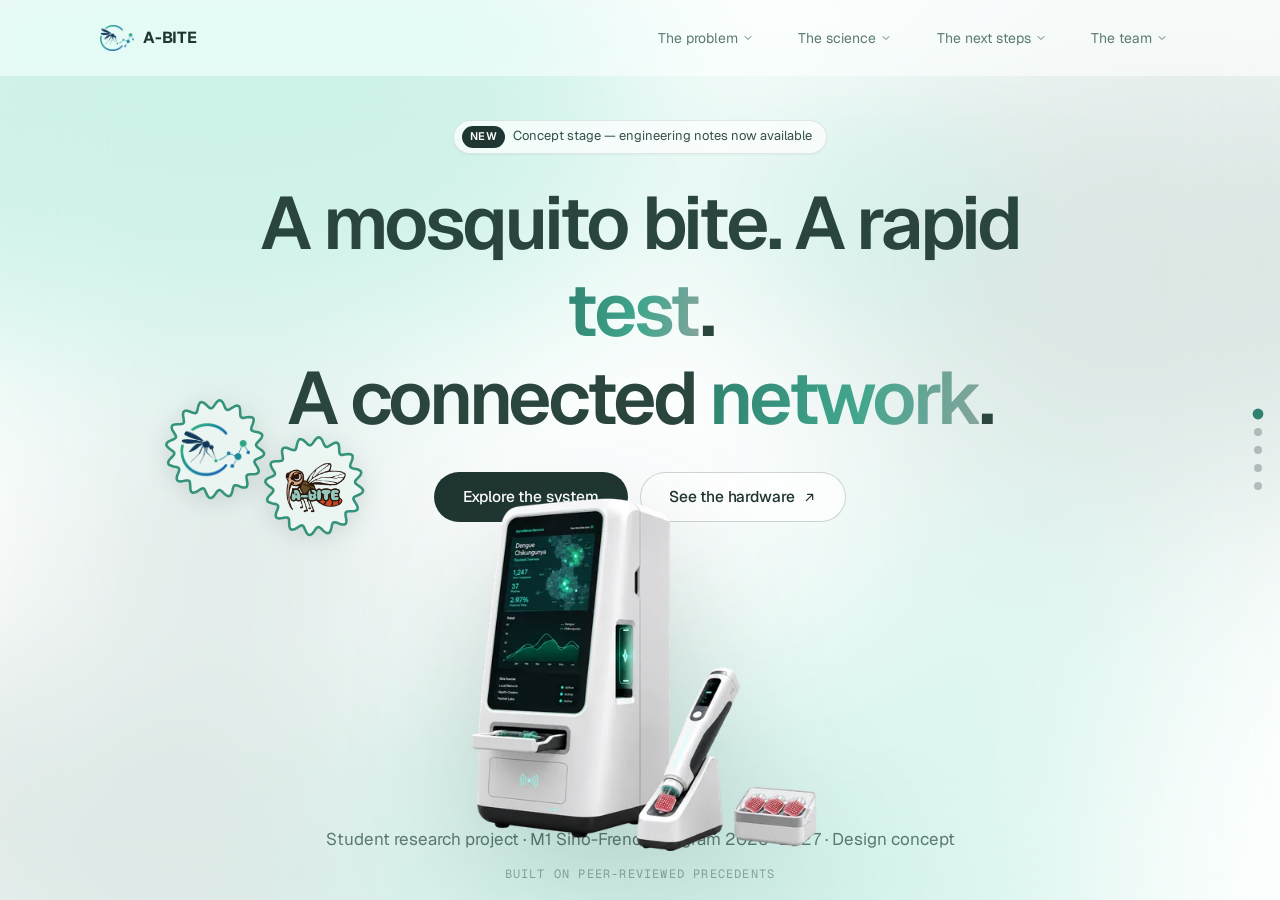
==== index.html @ beeee96d "fix: serve homepage from repository root for GitHub Pages Move docs/index.html to the repo root and " ====
<!DOCTYPE html>
<html lang="en">
<head>
  <!-- 字符编码：UTF-8，保证英文撇号、µ、°、✓ 等特殊字符正常显示 -->
  <meta charset="UTF-8">
  <!-- 视口设置：宽度跟随设备、初始缩放 100%，移动端适配必备 -->
  <meta name="viewport" content="width=device-width, initial-scale=1.0, viewport-fit=cover">
  <!-- 浏览器标签页标题 -->
  <title>A-BITE — Testing, turned into surveillance</title>
  <!-- SEO / 社交分享用的页面摘要描述 -->
  <meta name="description" content="A-BITE is a connected diagnostics concept: painless microneedle sampling, a single-use RT-LAMP cartridge, and a reusable reader that turns every test into an epidemiological signal.">

  <!-- 网站图标（favicon），SVG 矢量格式 -->
  <link rel="icon" type="image/svg+xml" href="Assets/icons/favicon.svg">

  <!-- Geist Sans + Geist Mono（Vercel 出品的字体家族）
       preconnect 提前与 Google Fonts 的域名建立连接，加快字体加载 -->
  <link rel="preconnect" href="https://fonts.googleapis.com">
  <link rel="preconnect" href="https://fonts.gstatic.com" crossorigin>
  <link href="https://fonts.googleapis.com/css2?family=Geist:wght@400;500;600;700&family=Geist+Mono:wght@400;500&display=swap" rel="stylesheet">

  <!-- 样式表加载顺序：设计令牌 → 基础重置 → 组件 → 页面
       层层覆盖，后面的文件可引用前面定义的 CSS 变量 -->
  <link rel="stylesheet" href="Styles/base/variables.css">   <!-- 全站 CSS 变量（颜色/字体/圆角/阴影等） -->
  <link rel="stylesheet" href="Styles/base/reset.css">       <!-- 浏览器默认样式重置 + 全局排版 + .reveal 浮现动画 -->
  <link rel="stylesheet" href="Styles/components/buttons.css"><!-- 按钮与带箭头文字链接 -->
  <link rel="stylesheet" href="Styles/components/navbar.css">  <!-- 固定顶栏导航 -->
  <link rel="stylesheet" href="Styles/components/navbar-dropdown.css">  <!-- 顶栏下拉子菜单（附加样式） -->
  <link rel="stylesheet" href="Styles/components/background.css">  <!-- 全站共享：毛玻璃渐变光斑背景 -->
  <link rel="stylesheet" href="Styles/components/cards.css">   <!-- 玻璃卡片与四层网格单元 -->
  <link rel="stylesheet" href="Styles/components/footer.css">  <!-- 页脚 -->
  <link rel="stylesheet" href="Styles/components/back-to-top.css">  <!-- 返回顶部悬浮按钮（全站共享，components.js 注入） -->
  <link rel="stylesheet" href="Styles/pages/home.css">         <!-- 首页专属：Hero/产品展示图/CTA 带/响应式 -->
  <link rel="stylesheet" href="Styles/pages/home-pager.css">   <!-- 首页整页翻页：满视口分页容器与过渡动画（仅新增 .fp-* 规则，不覆盖既有样式） -->
</head>
<body>

  <!-- 毛玻璃背景与顶部导航栏由 components.js 统一注入（全站一份源码，
       改 js/components.js 即可全站生效），不再内联编写 -->

  <main class="site-main">

    <!-- ===== Hero 首屏 =====
         居中排版：徽章 → 大标题 → 按钮组 → 产品主视觉
         （项目属性行已移至下方"项目属性 + 文献依据条"）
         所有 .reveal 元素带 --reveal-delay 内联变量，实现自上而下的错落浮现 -->
    <section class="hero">
      <div class="container">
        <!-- 顶部徽章：NEW 标签 + 项目阶段说明，点击跳到更新日志 -->
        <a class="hero-badge reveal" href="#updates">
          <span class="tag">NEW</span>
          Concept stage — engineering notes now available
        </a>
        <!-- 主标题（.08s 延迟浮现）；.accent 词使用青绿渐变文字 -->
        <h1 class="reveal" style="--reveal-delay:.08s">
          A mosquito bite. A rapid <span class="accent">test</span>.<br>
          A connected <span class="accent">network</span>.
        </h1>
        <!-- 行动按钮组（.24s 延迟）：主按钮跳平台区，次按钮跳硬件区 -->
        <div class="hero-cta reveal" style="--reveal-delay:.24s">
          <a class="btn btn-primary btn-lg" href="#platform">Explore the system</a>
          <a class="btn btn-secondary btn-lg" href="#hardware">
            See the hardware
            <!-- 右上箭头图标（内联 SVG，stroke 用 currentColor 跟随文字色） -->
            <svg viewBox="0 0 24 24" fill="none" stroke="currentColor" stroke-width="2" stroke-linecap="round" stroke-linejoin="round"><path d="M7 17L17 7M9 7h8v8"/></svg>
          </a>
        </div>

        <!-- 产品主视觉：机器全家福单独居中（.32s 延迟），保持原有尺寸规则；
             两个纪念徽章悬浮在视觉区左侧、标题左下方，可拖拽摆放 -->
        <div class="hero-visual reveal" style="--reveal-delay:.32s">
          <figure class="hero-media">
            <img src="Assets/images/Machine%20Concept-Photoroom.png"
                 srcset="Assets/opt/machine-480.webp 480w,
                         Assets/opt/machine-720.webp 720w,
                         Assets/opt/machine-1024.webp 1024w,
                         Assets/opt/machine-1280.webp 1280w"
                 sizes="(max-width: 560px) min(280px, 72vw), min(55vh, 30vw, 720px)"
                 alt="The A-BITE hardware set: the reusable reader, the microneedle sampling pen on its dock, and a tray of single-use cartridges"
                 fetchpriority="high" decoding="async">
          </figure>
          <!-- 徽章 1：A-BITE 正式 logo（缩小为圆形贴章）；徽章 2：卡通蚊子 cute 版。
               外框为波浪花边（齿轮形）印章样式，绿色描边与浅色毛玻璃背景区分。
               data-hero-stamp 供 main.js 绑定拖拽；累计位移写在自身的 --dx/--dy 变量上 -->
          <div class="hero-stamp hero-stamp-1" data-hero-stamp aria-label="A-BITE logo badge (draggable)">
            <svg viewBox="0 0 100 100" aria-hidden="true" focusable="false">
              <path d="M50.0 6.0 L51.8 3.7 L53.8 2.3 L55.6 2.5 L57.3 4.2 L58.6 6.8 L59.7 9.5 L60.9 11.3 L62.4 11.8 L64.4 10.9 L66.8 9.3 L69.4 7.9 L71.7 7.4 L73.4 8.3 L74.2 10.5 L74.4 13.4 L74.5 16.3 L74.9 18.4 L76.1 19.4 L78.3 19.4 L81.1 18.9 L84.0 18.5 L86.4 19.0 L87.5 20.4 L87.5 22.8 L86.6 25.6 L85.5 28.2 L85.1 30.4 L85.8 31.8 L87.8 32.6 L90.7 33.2 L93.5 34.0 L95.5 35.2 L96.0 37.0 L95.1 39.2 L93.2 41.4 L91.1 43.5 L89.9 45.3 L90.1 46.8 L91.6 48.4 L94.0 50.0 L96.3 51.8 L97.7 53.8 L97.5 55.6 L95.8 57.3 L93.2 58.6 L90.5 59.7 L88.7 60.9 L88.2 62.4 L89.1 64.4 L90.7 66.8 L92.1 69.4 L92.6 71.7 L91.7 73.4 L89.5 74.2 L86.6 74.4 L83.7 74.5 L81.6 74.9 L80.6 76.1 L80.6 78.3 L81.1 81.1 L81.5 84.0 L81.0 86.4 L79.6 87.5 L77.2 87.5 L74.4 86.6 L71.8 85.5 L69.6 85.1 L68.2 85.8 L67.4 87.8 L66.8 90.7 L66.0 93.5 L64.8 95.5 L63.0 96.0 L60.8 95.1 L58.6 93.2 L56.5 91.1 L54.7 89.9 L53.2 90.1 L51.6 91.6 L50.0 94.0 L48.2 96.3 L46.2 97.7 L44.4 97.5 L42.7 95.8 L41.4 93.2 L40.3 90.5 L39.1 88.7 L37.6 88.2 L35.6 89.1 L33.2 90.7 L30.6 92.1 L28.3 92.6 L26.6 91.7 L25.8 89.5 L25.6 86.6 L25.5 83.7 L25.1 81.6 L23.9 80.6 L21.7 80.6 L18.9 81.1 L16.0 81.5 L13.6 81.0 L12.5 79.6 L12.5 77.2 L13.4 74.4 L14.5 71.8 L14.9 69.6 L14.2 68.2 L12.2 67.4 L9.3 66.8 L6.5 66.0 L4.5 64.8 L4.0 63.0 L4.9 60.8 L6.8 58.6 L8.9 56.5 L10.1 54.7 L9.9 53.2 L8.4 51.6 L6.0 50.0 L3.7 48.2 L2.3 46.2 L2.5 44.4 L4.2 42.7 L6.8 41.4 L9.5 40.3 L11.3 39.1 L11.8 37.6 L10.9 35.6 L9.3 33.2 L7.9 30.6 L7.4 28.3 L8.3 26.6 L10.5 25.8 L13.4 25.6 L16.3 25.5 L18.4 25.1 L19.4 23.9 L19.4 21.7 L18.9 18.9 L18.5 16.0 L19.0 13.6 L20.4 12.5 L22.8 12.5 L25.6 13.4 L28.2 14.5 L30.4 14.9 L31.8 14.2 L32.6 12.2 L33.2 9.3 L34.0 6.5 L35.2 4.5 L37.0 4.0 L39.2 4.9 L41.4 6.8 L43.5 8.9 L45.3 10.1 L46.8 9.9 L48.4 8.4 Z"/>
            </svg>
            <img src="Assets/icons/ICON%20(1).png"
                 srcset="Assets/opt/stamp-logo-256.webp 2x, Assets/opt/stamp-logo-256.webp 3x"
                 alt="" draggable="false" loading="lazy" decoding="async">
          </div>
          <div class="hero-stamp hero-stamp-2" data-hero-stamp aria-label="A-BITE cute mosquito badge (draggable)">
            <svg viewBox="0 0 100 100" aria-hidden="true" focusable="false">
              <path d="M50.0 6.0 L51.8 3.7 L53.8 2.3 L55.6 2.5 L57.3 4.2 L58.6 6.8 L59.7 9.5 L60.9 11.3 L62.4 11.8 L64.4 10.9 L66.8 9.3 L69.4 7.9 L71.7 7.4 L73.4 8.3 L74.2 10.5 L74.4 13.4 L74.5 16.3 L74.9 18.4 L76.1 19.4 L78.3 19.4 L81.1 18.9 L84.0 18.5 L86.4 19.0 L87.5 20.4 L87.5 22.8 L86.6 25.6 L85.5 28.2 L85.1 30.4 L85.8 31.8 L87.8 32.6 L90.7 33.2 L93.5 34.0 L95.5 35.2 L96.0 37.0 L95.1 39.2 L93.2 41.4 L91.1 43.5 L89.9 45.3 L90.1 46.8 L91.6 48.4 L94.0 50.0 L96.3 51.8 L97.7 53.8 L97.5 55.6 L95.8 57.3 L93.2 58.6 L90.5 59.7 L88.7 60.9 L88.2 62.4 L89.1 64.4 L90.7 66.8 L92.1 69.4 L92.6 71.7 L91.7 73.4 L89.5 74.2 L86.6 74.4 L83.7 74.5 L81.6 74.9 L80.6 76.1 L80.6 78.3 L81.1 81.1 L81.5 84.0 L81.0 86.4 L79.6 87.5 L77.2 87.5 L74.4 86.6 L71.8 85.5 L69.6 85.1 L68.2 85.8 L67.4 87.8 L66.8 90.7 L66.0 93.5 L64.8 95.5 L63.0 96.0 L60.8 95.1 L58.6 93.2 L56.5 91.1 L54.7 89.9 L53.2 90.1 L51.6 91.6 L50.0 94.0 L48.2 96.3 L46.2 97.7 L44.4 97.5 L42.7 95.8 L41.4 93.2 L40.3 90.5 L39.1 88.7 L37.6 88.2 L35.6 89.1 L33.2 90.7 L30.6 92.1 L28.3 92.6 L26.6 91.7 L25.8 89.5 L25.6 86.6 L25.5 83.7 L25.1 81.6 L23.9 80.6 L21.7 80.6 L18.9 81.1 L16.0 81.5 L13.6 81.0 L12.5 79.6 L12.5 77.2 L13.4 74.4 L14.5 71.8 L14.9 69.6 L14.2 68.2 L12.2 67.4 L9.3 66.8 L6.5 66.0 L4.5 64.8 L4.0 63.0 L4.9 60.8 L6.8 58.6 L8.9 56.5 L10.1 54.7 L9.9 53.2 L8.4 51.6 L6.0 50.0 L3.7 48.2 L2.3 46.2 L2.5 44.4 L4.2 42.7 L6.8 41.4 L9.5 40.3 L11.3 39.1 L11.8 37.6 L10.9 35.6 L9.3 33.2 L7.9 30.6 L7.4 28.3 L8.3 26.6 L10.5 25.8 L13.4 25.6 L16.3 25.5 L18.4 25.1 L19.4 23.9 L19.4 21.7 L18.9 18.9 L18.5 16.0 L19.0 13.6 L20.4 12.5 L22.8 12.5 L25.6 13.4 L28.2 14.5 L30.4 14.9 L31.8 14.2 L32.6 12.2 L33.2 9.3 L34.0 6.5 L35.2 4.5 L37.0 4.0 L39.2 4.9 L41.4 6.8 L43.5 8.9 L45.3 10.1 L46.8 9.9 L48.4 8.4 Z"/>
            </svg>
            <img src="Assets/icons/ICON-cute.png"
                 srcset="Assets/opt/stamp-cute-256.webp 2x, Assets/opt/stamp-cute-256.webp 3x"
                 alt="" draggable="false" loading="lazy" decoding="async">
          </div>
        </div>
      </div>
    </section>

    <!-- ===== 项目属性 + 文献依据条 =====
         Hero 下方两行小字：项目属性行（原 Hero 副标题，现下移至此）
         + 文献依据说明；原同行评审文献列表已移除，只保留说明标签，
         两行间距见 home.css 的 .precedents 区块 -->
    <section class="precedents reveal">
      <div class="container">
        <!-- 项目属性行：沿用 .hero-sub 的字号与颜色（移出 Hero 后其外边距由
             home.css 的 .precedents .hero-sub 覆盖） -->
        <p class="hero-sub">Student research project · M1 Sino-French Program 2026–2027 · Design concept</p>
        <!-- 文献依据说明标签：等宽大写小字 -->
        <p class="precedents-label">Built on peer-reviewed precedents</p>
      </div>
    </section>

    <!-- ===== 平台：四层架构 =====
         id="platform" 供导航锚点跳转
         区块头部（.section-head）+ 2x2 网格（.layer-grid）+ 数据统计行（.stats-row） -->
    <section class="section" id="platform">
      <div class="container">
        <!-- 区块头部：小标签（.micro-label）+ 大标题 + 一句话说明 -->
        <div class="section-head reveal">
          <span class="micro-label">The platform</span>
          <h2>Four layers, one loop.</h2>
          <p>Specificity lives in chemistry, never in hardware. Swap the recipe — the reader stays exactly the same.</p>
        </div>
        <!-- 四层网格：每格 = 序号（.num）+ 标题 + 说明
             分隔线由 home.css 的 .layer-grid 规则绘制，窄屏变单列 -->
        <div class="layer-grid reveal">
          <div class="layer-cell">
            <span class="num">01</span>
            <h3>Recipe</h3>
            <p>Versioned primer panels, released like software. A new pathogen means a new recipe — never new hardware.</p>
          </div>
          <div class="layer-cell">
            <span class="num">02</span>
            <h3>Cartridge</h3>
            <p>Single-use, fully closed, extraction-free. Lyophilized RT-LAMP chemistry inside — the sample itself rehydrates it.</p>
          </div>
          <div class="layer-cell">
            <span class="num">03</span>
            <h3>Reader</h3>
            <p>The only reusable part, with zero pathogen-specific components: one heater, one optical path, updatable software.</p>
          </div>
          <div class="layer-cell">
            <span class="num">04</span>
            <h3>Surveillance</h3>
            <p>Anonymized and aggregated at upload. Every run quietly becomes an epidemiological data point.</p>
          </div>
        </div>

        <!-- 数据统计行：四列关键指标，上下发丝线夹住；窄屏变 2x2 / 单列
             <sup> 是单位上标（µL/min/°C），样式见 home.css 的 .stat-cell b sup -->
        <div class="stats-row reveal" style="margin-top: 64px">
          <div class="stat-cell"><b>10–20<sup>µL</sup></b><span>Interstitial fluid, no blood draw</span></div>
          <div class="stat-cell"><b>≤ 40<sup>min</sup></b><span>Sample to screened result</span></div>
          <div class="stat-cell"><b>65<sup>°C</sup></b><span>One constant temperature</span></div>
          <div class="stat-cell"><b>3</b><span>Channels — DENV · CHIKV · control</span></div>
        </div>
      </div>
    </section>

    <!-- ===== 硬件：左右分栏展示区 =====
         .split 网格：左列文案（.split-copy），右列产品图（.split-media）
         窄屏（≤860px）时变为上下堆叠；规格卡（.spec-card）通栏跟在分栏下方 -->
    <section class="section" id="hardware">
      <div class="container">
        <div class="split">
          <!-- 左列：标题文案 + 指向更新日志的箭头链接
               文案依据 references：机器只做物理通用工作（加热/看光/上传），
               特异性全部锁在一次性卡盒里；微针取样笔采 10–20 µL 组织间液 -->
          <div class="split-copy reveal">
            <span class="micro-label">The hardware</span>
            <h2>The reader is generic. The cartridge is the app.</h2>
            <p>
              The reader handles the physics — heating, fluorescence, upload —
              and knows nothing about pathogens. All specificity is freeze-dried
              into a closed, credit-card-sized cartridge, while a microneedle
              sampling pen collects interstitial fluid at the bite site.
              No blood draw, no extraction.
            </p>
            <a class="link-arrow" href="#updates">
              Read the engineering notes
              <!-- 右箭头图标：悬停时右移（样式见 buttons.css 的 .link-arrow:hover） -->
              <svg viewBox="0 0 24 24" fill="none" stroke="currentColor" stroke-width="2" stroke-linecap="round" stroke-linejoin="round"><path d="M5 12h14M13 6l6 6-6 6"/></svg>
            </a>
          </div>
          <!-- 右列：系统全家福（读数仪 + 取样笔 + 卡盒托盘，.12s 延迟浮现）
               透明背景 PNG，drop-shadow 浮起（样式见 home.css .split-media） -->
          <figure class="split-media reveal" style="--reveal-delay:.12s">
            <img src="Assets/images/Machine%20Concept-Photoroom.png"
                 srcset="Assets/opt/machine-480.webp 480w,
                         Assets/opt/machine-720.webp 720w,
                         Assets/opt/machine-1024.webp 1024w,
                         Assets/opt/machine-1280.webp 1280w"
                 sizes="(max-width: 860px) min(520px, 92vw), 45vw"
                 alt="The A-BITE hardware set: the reusable reader running the surveillance dashboard, the microneedle sampling pen on its dock, and a tray of single-use cartridges"
                 loading="lazy" decoding="async">
          </figure>
        </div>
        <!-- 规格表卡片（通栏，.2s 延迟浮现）：标题栏 + 多行"键（.k）/ 值（.v）"，行间用发丝线分隔 -->
        <div class="spec-card spec-card-full reveal" style="--reveal-delay:.2s">
          <header>cartridge — at a glance</header>
          <div class="spec-row"><span class="k">sample</span><span class="v">10–20 µL ISF, extraction-free</span></div>
          <div class="spec-row"><span class="k">chemistry</span><span class="v">RT-LAMP, lyophilized in-cartridge</span></div>
          <div class="spec-row"><span class="k">targets</span><span class="v">DENV 3′UTR · NS5 / CHIKV nsP1 · E1</span></div>
          <div class="spec-row"><span class="k">control</span><span class="v">Human RNase P internal control</span></div>
          <div class="spec-row"><span class="k">confirmation</span><span class="v">One-pot CRISPR Cas12b, 42 → 52 °C</span></div>
          <div class="spec-row"><span class="k">identity</span><span class="v">QR / RFID recipe ID on every unit</span></div>
        </div>
      </div>
    </section>

    <!-- ===== 更新日志（changelog）=====
         列表式时间线：每条 = <time> 日期 + <p> 内容（关键词用 <b> 加粗）
         样式见 home.css 的 .changelog；窄屏时日期与内容上下排列 -->
    <section class="section" id="updates">
      <div class="container">
        <div class="section-head reveal">
          <span class="micro-label">Updates</span>
          <h2>Progress, in order.</h2>
        </div>
        <ul class="changelog reveal">
          <li>
            <!-- datetime 属性是机器可读日期，显示文本给人看 -->
            <time datetime="2026-08">2026.08</time>
            <p><b>Recipe v0.3</b> — dual-target DENV panel (3′UTR + NS5) covering serotypes 1–4.</p>
          </li>
          <li>
            <time datetime="2026-07">2026.07</time>
            <p><b>Reader specification</b> — two programmable isothermal steps added for CRISPR confirmation.</p>
          </li>
          <li>
            <time datetime="2026-06">2026.06</time>
            <p><b>Architecture freeze</b> — four-layer test-to-surveillance design locked for WP2.</p>
          </li>
        </ul>
      </div>
    </section>

    <!-- ===== CTA 转化带 =====
         通栏深色区块（背景网格线 + 渐变见 home.css 的 .cta-section）
         id="cta" 供导航"Get in touch"按钮锚点跳转
         标题字间距已在 home.css 的 .cta-section h2 中调宽（-0.04em → -0.02em） -->
    <section class="cta-section" id="cta">
      <h2 class="reveal">You got A-BITE, we got you.</h2>
      <p class="reveal" style="--reveal-delay:.08s">
        A-BITE is an early-stage concept. We welcome collaborators across
        microfluidics, molecular chemistry, and public health.
      </p>
      <!-- 深色底上的按钮变体：btn-light（白底）/ btn-outline-light（描边），见 buttons.css -->
      <div class="hero-cta reveal" style="--reveal-delay:.16s">
        <a class="btn btn-light btn-lg" href="mailto:hello@example.org">Get in touch</a>
        <a class="btn btn-outline-light btn-lg" href="#updates">Read the notes</a>
      </div>
    </section>
  </main>

  <!-- 页脚由 components.js 统一注入（全站一份源码，含合作院校徽标），不再内联编写 -->

  <!-- 共享组件注入器：生成毛玻璃背景 + 导航栏 + 页脚（必须先于 main.js 执行） -->
  <script src="js/components.js" defer></script>
  <!-- 交互脚本：滚动状态/移动菜单/浮现动画/视差/年份，defer 表示 HTML 解析完再执行 -->
  <script src="js/main.js" defer></script>
  <!-- 整页翻页器：运行时将首页区块组装为 5 个满视口页，接管滚轮/键盘/触摸翻页
       （须在 components.js 之后执行：页脚由它注入并归入第 5 页） -->
  <script src="js/pager.js" defer></script>
</body>
</html>
---- Styles/base/variables.css ----
/* ============================================================
   A-BITE 设计令牌（Design Tokens）
   ——本文件集中定义全站复用的 CSS 变量，其它样式文件一律通过
     var(--xxx) 引用，改这里即可全局生效。
   配色：低饱和度的青绿色（teal-green）+ 灰绿色 + 白色
   风格参照：vercel.com —— 发丝级（hairline）细边框、克制的阴影、
             紧凑的无衬线字体、等宽字体做小标签
   ============================================================ */

:root {
  /* ---- 青绿-薄荷色阶（mint，由浅 → 深）----
     用于背景光斑、高亮文字、终端输出中的"阳性/成功"等着色 */
  --mint-100: #dcf5ee;
  --mint-200: #c4eee3;
  --mint-300: #ade9da;
  --mint-400: #97e3d1;
  --mint-500: #7fd8c3;

  /* ---- 灰绿 / 雾灰中性色阶（mist / sage）----
     用于次要文字、卡片描边、深色区块上的弱化文字 */
  --mist-50: #f4f8f7;
  --mist-100: #eef5f3;
  --mist-200: #e8efed;
  --sage-200: #d9e4e1;
  --sage-300: #cbdad6;
  --sage-400: #bcd2cd;
  --sage-500: #a4beb8;
  --sage-600: #86a49d;

  /* ---- 深青绿与墨色（teal / ink）----
     ink 系列是"近黑"文字色；teal 系列是品牌强调色 */
  --teal-600: #41a68d;
  --teal-700: #35937c;
  --teal-800: #2f8270;
  --teal-900: #245f53;
  --ink-900: #1f3531;   /* 主文字 / 主按钮底色（Vercel 式近黑） */
  --ink-700: #33504a;   /* 次级文字 */
  --ink-500: #5c7a72;   /* 弱化文字 */
  --ink-300: #8ba8a0;   /* 最弱文字（如页脚版权行） */

  /* ---- 语义化令牌（semantic tokens）----
     不直接描述颜色本身，而是描述"用途"，方便统一换肤 */
  --color-bg: #fbfdfd;                        /* 页面底色（极浅的冷白） */
  --color-surface: #ffffff;                   /* 卡片等表面色 */
  --color-text: var(--ink-900);               /* 正文主色 */
  --color-text-secondary: var(--ink-700);     /* 正文次色 */
  --color-text-muted: var(--ink-500);         /* 正文弱化色 */
  --color-accent: var(--ink-900);             /* 主强调色：Vercel 式近黑主按钮 */
  --color-accent-hover: var(--ink-700);       /* 主强调色悬停态 */
  --color-teal: var(--teal-800);              /* 品牌青绿色 */
  --color-section-dark: #15211e;              /* 深色区块（CTA 带）底色 */

  /* ---- 发丝级边框（Vercel 标志性细节）----
     用极低透明度的深色描边，营造"若隐若现"的分隔线 */
  --hairline: rgba(36, 66, 61, 0.12);         /* 常规发丝线 */
  --hairline-strong: rgba(36, 66, 61, 0.22);  /* 加强的发丝线（悬停时） */
  --hairline-light: rgba(255, 255, 255, 0.14);/* 深色背景上的发丝线 */

  /* ---- 玻璃拟态（glass）----
     仅在动画背景之上少量使用：半透明白 + 背景模糊 */
  --glass-bg: rgba(255, 255, 255, 0.62);      /* 玻璃卡片底色 */
  --glass-border: rgba(255, 255, 255, 0.7);   /* 玻璃卡片描边 */
  --glass-blur: 16px;                          /* 背景模糊半径 */

  /* ---- 字体族：Geist Sans（正文）+ Geist Mono（等宽小标签）---- */
  --font-sans: "Geist", -apple-system, BlinkMacSystemFont, "Segoe UI", Roboto, "Helvetica Neue", Arial, sans-serif;
  --font-mono: "Geist Mono", ui-monospace, "SFMono-Regular", "SF Mono", Consolas, monospace;

  /* ---- 圆角刻度 ---- */
  --radius-sm: 6px;
  --radius-md: 10px;
  --radius-lg: 14px;
  --radius-xl: 20px;
  --radius-pill: 999px;   /* 胶囊形（按钮、徽章） */

  /* ---- 克制的阴影（三档）---- */
  --shadow-sm: 0 1px 2px rgba(31, 53, 49, 0.05);
  --shadow-md: 0 4px 16px rgba(31, 53, 49, 0.08);
  --shadow-lg: 0 20px 50px rgba(31, 53, 49, 0.14);

  /* ---- 布局常量 ---- */
  --container: 1080px;   /* 内容容器最大宽度 */
  --nav-height: 64px;    /* 固定顶栏高度（页面顶部留白据此计算） */

  /* ---- 动效 ---- */
  --ease-out: cubic-bezier(0.22, 1, 0.36, 1);  /* 统一的缓出曲线 */
  --duration: 0.6s;                             /* 滚动浮现动画时长 */
}
---- Styles/components/buttons.css ----
/* ============================================================
   按钮 —— Vercel 风格：胶囊形、实心近黑主按钮、
   低调的次按钮，不做上浮/阴影等夸张动效
   ============================================================ */

/* 按钮基础样式：所有 .btn 变体共用的骨架
   行内弹性布局让"文字 + 图标"垂直居中并留出间距 */
.btn {
  display: inline-flex;
  align-items: center;
  justify-content: center;
  gap: 8px;
  height: 44px;
  padding: 0 22px;
  border: 1px solid transparent;          /* 预留边框位，避免变体切换时尺寸跳动 */
  border-radius: var(--radius-pill);      /* 胶囊圆角 */
  font-size: 14.5px;
  font-weight: 500;
  letter-spacing: -0.01em;
  white-space: nowrap;                    /* 按钮文字不换行 */
  cursor: pointer;
  transition: background-color 0.2s ease,
              border-color 0.2s ease,
              color 0.2s ease,
              box-shadow 0.2s ease;
}
/* 按钮内置图标（SVG）统一尺寸 */
.btn svg {
  width: 15px;
  height: 15px;
}

/* 主按钮：实心墨色，类似 Vercel 的黑色胶囊 */
.btn-primary {
  background: var(--color-accent);
  color: #ffffff;
}
.btn-primary:hover {
  background: var(--color-accent-hover);
}

/* 次按钮：半透明白 + 背景模糊（毛玻璃）+ 发丝描边 */
.btn-secondary {
  background: rgba(255, 255, 255, 0.75);
  -webkit-backdrop-filter: blur(10px);
  backdrop-filter: blur(10px);
  border-color: var(--hairline-strong);
  color: var(--color-text);
}
.btn-secondary:hover {
  border-color: var(--ink-500);   /* 悬停时描边加深 */
  box-shadow: var(--shadow-sm);   /* 出现极浅阴影 */
}

/* 深色区块（CTA 带）上使用的按钮 */
.btn-light {
  background: #ffffff;            /* 白底深色字 */
  color: var(--ink-900);
}
.btn-light:hover {
  background: var(--mist-100);
}
.btn-outline-light {
  background: transparent;        /* 透明底 + 半透明白描边 */
  border-color: rgba(255, 255, 255, 0.28);
  color: #ffffff;
}
.btn-outline-light:hover {
  border-color: rgba(255, 255, 255, 0.6);
}

/* 尺寸变体：大按钮（50px 高）/ 小按钮（34px 高，用于导航栏） */
.btn-lg { height: 50px; padding: 0 28px; font-size: 15.5px; }
.btn-sm { height: 34px; padding: 0 14px; font-size: 13.5px; }

/* 带箭头的文字链接（如"Read the engineering notes"） */
.link-arrow {
  display: inline-flex;
  align-items: center;
  gap: 6px;
  font-weight: 500;
  font-size: 14px;
  color: var(--teal-800);
}
.link-arrow svg {
  width: 14px;
  height: 14px;
  transition: transform 0.25s var(--ease-out);
}
/* 悬停时箭头向右轻移，暗示"前往" */
.link-arrow:hover svg { transform: translateX(3px); }
---- Styles/components/navbar.css ----
/* ============================================================
   顶部导航栏 —— 固定定位 + 毛玻璃背景 + 发丝底边线，
   链接配色低调克制
   ============================================================ */

/* 固定顶栏容器：始终吸顶，半透明白 + 背景模糊 */
.site-header {
  position: fixed;
  top: 0;
  left: 0;
  right: 0;
  z-index: 100;                           /* 盖在页面背景光斑之上 */
  height: var(--nav-height);
  background: rgba(255, 255, 255, 0.55);
  -webkit-backdrop-filter: blur(16px) saturate(1.4);
  backdrop-filter: blur(16px) saturate(1.4);  /* 模糊 + 提饱和，毛玻璃质感 */
  border-bottom: 1px solid transparent;   /* 初始无边框线 */
  transition: background 0.3s ease, border-color 0.3s ease;
}
/* 页面滚动后（由 main.js 切换 .is-scrolled）：
   背景更实、显示发丝底边线，与内容区分 */
.site-header.is-scrolled {
  background: rgba(255, 255, 255, 0.8);
  border-bottom-color: var(--hairline);
}

/* 导航内层：复用 .container 限宽，横向弹性排布 */
.nav-inner {
  height: var(--nav-height);
  display: flex;
  align-items: center;
  gap: 32px;
}

/* Logo：图标 + "A-BITE" 文字 */
.nav-logo {
  display: inline-flex;
  align-items: center;
  gap: 9px;
  flex-shrink: 0;
}
/* 图标为宽幅透明 PNG（约 1.3:1），按高度自适应宽度，避免拉伸变形 */
.nav-logo img { height: 26px; width: auto; }
.nav-logo span {
  font-size: 16px;
  font-weight: 700;
  letter-spacing: -0.02em;
  color: var(--ink-900);
}

/* 导航链接组：margin-left:auto 把它推到右侧（桌面端）；
   四个 section 按钮之间留出明显呼吸（蓝图式平铺观感） */
.nav-links {
  display: flex;
  align-items: center;
  gap: clamp(6px, 1.6vw, 24px);
  margin-left: auto;
}
.nav-links a {
  padding: 7px 12px;
  font-size: 14px;
  color: var(--ink-500);                  /* 默认弱化色 */
  border-radius: var(--radius-sm);
  transition: color 0.2s ease, background-color 0.2s ease;
}
.nav-links a:hover {
  color: var(--ink-900);                  /* 悬停变深 */
  background: rgba(151, 227, 209, 0.18);  /* 淡薄荷底色 */
}

/* 右侧操作按钮组（Research notes / Get in touch） */
.nav-actions {
  display: flex;
  align-items: center;
  gap: 10px;
  flex-shrink: 0;
}

/* 移动端汉堡按钮：桌面端隐藏，仅 ≤860px 显示
   三个 <span> 即三条横线 */
.nav-toggle {
  display: none;
  width: 44px;
  height: 44px;
  margin-left: auto;
  border: 1px solid var(--hairline-strong);
  border-radius: var(--radius-sm);
  background: rgba(255, 255, 255, 0.7);
  cursor: pointer;
  flex-direction: column;
  align-items: center;
  justify-content: center;
  gap: 5px;
}
.nav-toggle span {
  width: 16px;
  height: 1.5px;
  border-radius: 2px;
  background: var(--ink-700);
  transition: transform 0.3s var(--ease-out), opacity 0.3s ease;
}

/* ---------- 移动端（≤860px）：折叠菜单 ---------- */
@media (max-width: 860px) {
  .nav-toggle { display: inline-flex; }   /* 显示汉堡按钮 */
  .nav-actions { display: none; }         /* 隐藏操作按钮 */
  /* 链接组改为绝对定位的下拉面板，默认隐藏。
     子菜单全部内联展开后条目很多（4 个父项 + 19 个子项），限高 + 内部滚动，
     保证矮屏手机（如横屏）也能触及面板底部链接 */
  .nav-links {
    position: absolute;
    top: calc(var(--nav-height) + 8px);
    left: 16px;
    right: 16px;
    max-height: calc(100dvh - var(--nav-height) - 24px - env(safe-area-inset-bottom, 0px));
    overflow-y: auto;
    -webkit-overflow-scrolling: touch;
    overscroll-behavior: contain;        /* 面板滚到边界时不连锁滚动背后页面 */
    flex-direction: column;
    align-items: stretch;
    gap: 2px;
    padding: 10px;
    padding-bottom: calc(10px + env(safe-area-inset-bottom, 0px));
    border-radius: var(--radius-lg);
    background: rgba(255, 255, 255, 0.95);
    -webkit-backdrop-filter: blur(20px);
    backdrop-filter: blur(20px);
    border: 1px solid var(--hairline);
    box-shadow: var(--shadow-md);
    opacity: 0;                           /* 初始不可见 */
    transform: translateY(-8px);
    pointer-events: none;                 /* 隐藏时不响应点击 */
    transition: opacity 0.25s var(--ease-out), transform 0.25s var(--ease-out);
  }
  /* 顶级链接：整行可点、触控高度 ≥44px */
  .nav-links a {
    display: flex;
    align-items: center;
    min-height: 44px;
    padding: 10px 14px;
    font-size: 15px;
  }
  /* 点击汉堡后（main.js 给 header 加 .nav-open）：面板滑入可见 */
  .site-header.nav-open .nav-links {
    opacity: 1;
    transform: translateY(0);
    pointer-events: auto;
  }
  /* 汉堡三条横线变形为"×"关闭图标 */
  .site-header.nav-open .nav-toggle span:nth-child(1) { transform: translateY(6.5px) rotate(45deg); }
  .site-header.nav-open .nav-toggle span:nth-child(2) { opacity: 0; }
  .site-header.nav-open .nav-toggle span:nth-child(3) { transform: translateY(-6.5px) rotate(-45deg); }
}
---- Styles/components/navbar-dropdown.css ----
/* ============================================================
   导航栏下拉子菜单 —— 附加样式（在 navbar.css 之后加载）
   仅新增 .nav-item / .nav-dropdown 规则，不修改原有样式；
   移动端（≤860px）子菜单在折叠面板内直接展开为缩进列表
   ============================================================ */

/* 导航栏整体加高：64px → 76px（覆盖 variables.css 中的 --nav-height；
   页面顶部留白、导航内层高度均引用该变量，自动同步；
   .nav-inner 本身是 flex + align-items:center，加高后元素仍垂直居中） */
:root {
  --nav-height: 76px;
}

/* 修复文字下行字母（y/p 降部）被裁剪：
   提高行高并允许溢出，覆盖 navbar.css 中 .nav-links a 的默认表现 */
.nav-links a {
  line-height: 1.5;
  overflow: visible;
}

/* 带子菜单的导航项：作为下拉面板的定位参照 */
.nav-item {
  position: relative;
  display: flex;
  align-items: center;
}

/* 父级按钮：文字与箭头保持同一行，禁止换行；
   line-height 避免下行字母（y/p 的降部）被裁剪 */
.nav-parent {
  display: inline-flex;
  align-items: center;
  white-space: nowrap;
  line-height: 1.5;
  overflow: visible;
}
/* 父级按钮右侧的小箭头（chevron），悬停展开时翻转 */
.nav-parent .chevron {
  flex-shrink: 0;
  width: 12px;
  height: 12px;
  margin-left: 4px;
  transition: transform 0.2s ease;
}
.nav-item:hover .nav-parent .chevron {
  transform: rotate(180deg);
}

/* 下拉面板：与导航栏同款的毛玻璃质感（半透明白 + 模糊 + 提饱和），
   顶部带一条薄荷渐变高光，默认隐藏，悬停时淡入下滑 */
.nav-dropdown {
  position: absolute;
  top: calc(100% + 6px);
  left: 0;
  min-width: 220px;
  padding: 10px 8px 8px;
  display: flex;
  flex-direction: column;
  gap: 2px;
  border-radius: var(--radius-lg);
  border: 1px solid var(--hairline);
  background: rgba(255, 255, 255, 0.94);
  -webkit-backdrop-filter: blur(24px) saturate(1.6);
  backdrop-filter: blur(24px) saturate(1.6);
  box-shadow: 0 12px 32px rgba(31, 53, 49, 0.14);
  overflow: hidden;
  opacity: 0;
  transform: translateY(-8px);
  pointer-events: none;
  transition: opacity 0.25s var(--ease-out), transform 0.25s var(--ease-out);
}
/* 面板顶部薄荷渐变高光条：呼应品牌色，悬停展开时随之亮起 */
.nav-dropdown::before {
  content: "";
  position: absolute;
  top: 0;
  left: 12px;
  right: 12px;
  height: 2px;
  border-radius: 2px;
  background: linear-gradient(90deg, transparent, rgba(151, 227, 209, 0.9), transparent);
}
/* 触发区与面板之间不留缝隙，避免鼠标移动过程中悬停中断 */
.nav-item::after {
  content: "";
  position: absolute;
  top: 100%;
  left: 0;
  right: 0;
  height: 8px;
}
.nav-item:hover .nav-dropdown,
.nav-item:focus-within .nav-dropdown {
  opacity: 1;
  transform: translateY(0);
  pointer-events: auto;
}

/* 面板内链接：默认态左侧留出指示条空间；悬停时整条右移、
   左侧亮出薄荷色竖条 + 文字加深，替代单一的浅底 hover */
.nav-dropdown a {
  position: relative;
  padding: 9px 12px 9px 18px;
  font-size: 14px;
  font-weight: 500;
  color: var(--ink-700);
  white-space: nowrap;
  border-radius: var(--radius-sm);
  transition: transform 0.2s var(--ease-out), color 0.2s ease, background-color 0.2s ease;
}
/* 左侧指示条：默认收起（scaleY 0），悬停时自上而下展开 */
.nav-dropdown a::before {
  content: "";
  position: absolute;
  left: 6px;
  top: 8px;
  bottom: 8px;
  width: 2px;
  border-radius: 2px;
  background: rgba(151, 227, 209, 0.95);
  transform: scaleY(0);
  transform-origin: top;
  transition: transform 0.22s var(--ease-out);
}
.nav-dropdown a:hover {
  color: var(--ink-900);
  background: rgba(151, 227, 209, 0.14);
  transform: translateX(4px);
}
.nav-dropdown a:hover::before {
  transform: scaleY(1);
}

/* ---------- 移动端（≤860px）基础规则：横竖屏共用 ---------- */
@media (max-width: 860px) {
  /* 手机端压缩顶栏高度：76 → 60，为内容让出纵向空间。
     本文件晚于 navbar.css 加载，此处覆盖才能胜过顶部无条件的 76px 声明；
     面板 top、Hero/页头留白均引用同一变量，自动同步 */
  :root { --nav-height: 60px; }

  .nav-item { flex-direction: column; align-items: stretch; }
  .nav-item::after { display: none; }
  .nav-parent .chevron { display: none; }
  .nav-dropdown {
    position: static;
    min-width: 0;
    padding: 0 0 0 14px;
    border: none;
    border-radius: 0;
    background: transparent;
    -webkit-backdrop-filter: none;
    backdrop-filter: none;
    box-shadow: none;
    overflow: visible;
    opacity: 1;
    transform: none;
    pointer-events: auto;
  }
  /* 移动端隐藏装饰：顶部高光条与悬停指示条 */
  .nav-dropdown::before { display: none; }
  /* 缩进的子条目同样保证 44px 触控高度 */
  .nav-dropdown a {
    display: flex;
    align-items: center;
    min-height: 44px;
    padding: 8px 12px;
    font-size: 14px;
  }
  .nav-dropdown a::before { display: none; }
  .nav-dropdown a:hover { transform: none; }
}

/* 竖屏手机/平板：折叠菜单只显示一级标题（The problem / The science /
   The next steps / The team），二级子链接整体隐藏。
   一级标题本身就是指向对应页面的链接，进入页面后由页内目录（.toc）承接
   小节跳转。本段在基础规则之后，竖屏时同选择器覆盖上面的展开样式；
   横屏（orientation: landscape）仍保持子项内联展开 */
@media (max-width: 860px) and (orientation: portrait) {
  .nav-dropdown { display: none; }
  /* 竖屏菜单中的一级标题：加粗 + 主题青绿，突出仅有的四个入口层级。
     用 .nav-links .nav-parent 提高特异性，覆盖 navbar.css 中
     .nav-links a 的弱化灰色（--ink-500） */
  .nav-links .nav-parent {
    font-weight: 600;
    color: var(--teal-800);
  }
}
---- Styles/components/background.css ----
/* ============================================================
   全站共享页面背景 —— 毛玻璃渐变光斑
   结构：白底基色 → 7 个缓慢漂移的大模糊光斑 → 顶层磨砂玻璃
   DOM 由 js/components.js 统一注入，各页面无需手写；
   本文件只负责视觉，被所有页面引用。
   ============================================================ */

/* 固定全屏容器，铺在内容之下（z-index:-1），不拦截鼠标事件 */
.page-background {
  position: fixed;
  inset: 0;
  z-index: -1;
  overflow: hidden;
  pointer-events: none;
  background: #ffffff;
}
/* 白底基色层 */
.page-frost-base {
  position: absolute;
  inset: 0;
  background: #ffffff;
}
/* 每个光斑（blob）：大尺寸、强模糊、缓慢漂移动画 */
.page-frost-blob {
  position: absolute;
  will-change: transform;   /* 提示浏览器提前做合成层优化 */
}
.page-frost-blob.b1 { /* 大薄荷光斑：左上角，向顶部与左侧溢出 */
  width: 68vw; height: 62vh;
  top: -20%; left: -16%;
  background: var(--mint-400);
  opacity: .72;
  border-radius: 62% 38% 55% 45% / 48% 60% 40% 52%;  /* 不规则"水滴"轮廓 */
  filter: blur(90px);
  animation: frost-drift-a 32s ease-in-out infinite alternate;
}
.page-frost-blob.b2 { /* 雾灰光斑：右上边缘 */
  width: 52vw; height: 56vh;
  top: 2%; right: -18%;
  background: var(--sage-400);
  opacity: .8;
  border-radius: 45% 55% 60% 40% / 55% 42% 58% 45%;
  filter: blur(100px);
  animation: frost-drift-b 36s ease-in-out infinite alternate;
}
.page-frost-blob.b3 { /* 宽扁薄荷光斑：底部中央 */
  width: 72vw; height: 48vh;
  bottom: -22%; left: 16%;
  background: var(--mint-400);
  opacity: .62;
  border-radius: 55% 45% 42% 58% / 50% 55% 45% 50%;
  filter: blur(110px);
  animation: frost-drift-c 40s ease-in-out infinite alternate;
}
.page-frost-blob.b4 { /* 小雾灰点缀：左中 */
  width: 26vw; height: 30vh;
  top: 44%; left: 5%;
  background: var(--sage-400);
  opacity: .66;
  border-radius: 58% 42% 50% 50% / 45% 58% 42% 55%;
  filter: blur(70px);
  animation: frost-drift-b 26s ease-in-out infinite alternate-reverse;
}
.page-frost-blob.b5 { /* 小薄荷点缀：中上偏右 */
  width: 22vw; height: 26vh;
  top: 10%; left: 56%;
  background: var(--mint-400);
  opacity: .5;
  border-radius: 40% 60% 55% 45% / 60% 40% 55% 45%;
  filter: blur(60px);
  animation: frost-drift-a 24s ease-in-out infinite alternate-reverse;
}
.page-frost-blob.b6 { /* 雾灰光斑：左下角落 */
  width: 40vw; height: 42vh;
  bottom: -12%; left: -10%;
  background: var(--sage-400);
  opacity: .74;
  border-radius: 50% 50% 45% 55% / 55% 50% 60% 40%;
  filter: blur(85px);
  animation: frost-drift-c 30s ease-in-out infinite alternate;
}
.page-frost-blob.b7 { /* 淡薄荷光斑：中下偏右 */
  width: 30vw; height: 34vh;
  top: 52%; right: 6%;
  background: var(--mint-400);
  opacity: .45;
  border-radius: 48% 52% 58% 42% / 42% 55% 45% 58%;
  filter: blur(95px);
  animation: frost-drift-b 38s ease-in-out infinite alternate-reverse;
}
/* 最上层"磨砂玻璃"：再叠一层 48px 模糊，把光斑揉成柔和渐晕 */
.page-frost-glass {
  position: absolute;
  inset: 0;
  background: rgba(255, 255, 255, .34);
  -webkit-backdrop-filter: blur(48px);
  backdrop-filter: blur(48px);
}
/* 三套漂移关键帧：不同方向 + 轻微缩放，让光斑缓慢游动 */
@keyframes frost-drift-a {
  from { transform: translate3d(0, 0, 0) scale(1); }
  to   { transform: translate3d(3.5vw, 2.5vh, 0) scale(1.06); }
}
@keyframes frost-drift-b {
  from { transform: translate3d(0, 0, 0) scale(1); }
  to   { transform: translate3d(-3vw, 3.5vh, 0) scale(1.08); }
}
@keyframes frost-drift-c {
  from { transform: translate3d(0, 0, 0) scale(1); }
  to   { transform: translate3d(2.5vw, -3vh, 0) scale(.95); }
}
/* 系统开启"减弱动态效果"时停止光斑动画 */
@media (prefers-reduced-motion: reduce) {
  .page-frost-blob { animation: none !important; }
}
---- Styles/components/cards.css ----
/* ============================================================
   卡片与网格单元 —— 发丝级描边、极简外观
   ============================================================ */

/* 通用玻璃卡片：浮在毛玻璃背景之上
   半透明白底 + 背景模糊 + 浅色描边；悬停时描边加深并出现浅阴影 */
.card {
  background: var(--glass-bg);
  -webkit-backdrop-filter: blur(var(--glass-blur));
  backdrop-filter: blur(var(--glass-blur));
  border: 1px solid var(--glass-border);
  border-radius: var(--radius-md);
  transition: border-color 0.25s ease, box-shadow 0.25s ease;
}
.card:hover {
  border-color: var(--hairline-strong);
  box-shadow: var(--shadow-sm);
}

/* "平台四层"网格中的单个格子（2x2 布局，见 home.css 的 .layer-grid）
   格子本身无边框，分隔线由 .layer-grid 用 nth-child 统一绘制 */
.layer-cell {
  padding: 32px 28px;
}
/* 序号（01/02/03/04）：等宽小字，青绿色 */
.layer-cell .num {
  font-family: var(--font-mono);
  font-size: 12px;
  color: var(--teal-700);
  letter-spacing: 0.06em;
}
/* 格子标题（Recipe / Cartridge / Reader / Surveillance） */
.layer-cell h3 {
  margin-top: 14px;
  font-size: 18px;
  font-weight: 600;
  letter-spacing: -0.02em;
}
/* 格子说明文字 */
.layer-cell p {
  margin-top: 8px;
  font-size: 14.5px;
  line-height: 1.65;
  color: var(--color-text-muted);
}
---- Styles/components/footer.css ----
/* ============================================================
   页脚 —— 浅色、安静、顶部一条发丝线（Vercel 式）
   ============================================================ */

/* 页脚容器：半透明白 + 毛玻璃，盖在固定背景（z-index:0）之上 */
.site-footer {
  position: relative;
  z-index: 1;
  border-top: 1px solid var(--hairline);
  background: rgba(255, 255, 255, 0.5);
  -webkit-backdrop-filter: blur(var(--glass-blur));
  backdrop-filter: blur(var(--glass-blur));
}

/* 页脚主体网格：品牌栏占 1.6 份，其余三列各占 1 份 */
.footer-grid {
  display: grid;
  grid-template-columns: 1.6fr repeat(3, 1fr);
  gap: 40px;
  padding: 64px 0 56px;
}

/* 品牌栏：logo + 一句话简介（图标按高度自适应宽度，避免拉伸） */
.footer-brand img { height: 120px; width: auto; margin-bottom: 10px; margin-left: 20px; }
.footer-brand p {
  max-width: 260px;
  font-size: 13.5px;
  line-height: 1.7;
  color: var(--color-text-muted);
}

/* 链接列（Project / Research / Team）的列标题 */
.footer-col h4 {
  font-family: var(--font-sans);
  font-size: 13px;
  font-weight: 600;
  letter-spacing: -0.01em;
  color: var(--color-text);
  margin-bottom: 14px;
}
.footer-col ul { display: grid; gap: 10px; }
.footer-col a {
  font-size: 13.5px;
  color: var(--color-text-muted);
  transition: color 0.2s ease;
}
.footer-col a:hover { color: var(--ink-900); }

/* 底部版权行：左侧版权、右侧等宽小字，两端对齐 */
.footer-bottom {
  display: flex;
  align-items: center;
  justify-content: space-between;
  gap: 16px;
  padding: 20px 0 28px;
  border-top: 1px solid var(--hairline);
  font-size: 12.5px;
  color: var(--ink-300);
}
.footer-bottom .mono {
  font-family: var(--font-mono);
  font-size: 12px;
}

/* ---------- 合作院校徽标行 ----------
   两枚大学 logo 均为白色透明底 PNG，直接放在浅色页脚上不可见，
   因此各垫一块深墨绿圆角底片（与 CTA 带同色系），保证对比度与协调感 */
.footer-unis {
  display: flex;
  align-items: center;
  justify-content: center;
  gap: 20px;
  padding: 0 0 40px;
}
.uni-chip {
  display: inline-flex;
  align-items: center;
  justify-content: center;
  height: 80px;
  padding: 0 18px;
  border-radius: var(--radius-md);
  background: var(--ink-900);
  box-shadow: var(--shadow-sm);
  transition: transform 0.2s var(--ease-out), box-shadow 0.2s ease;
}
.uni-chip:hover {
  transform: translateY(-2px);
  box-shadow: var(--shadow-md);
}
/* 徽标图：按各自宽高比限高，横向 logo 自然收缩 */
.uni-chip img {
  display: block;
  height: 55px;
  width: auto;
  max-width: 150px;
  object-fit: contain;
}

/* 平板宽度：四列变两列，品牌栏独占整行；
   链接条目补足 44px 触控高度（间距相应收紧） */
@media (max-width: 860px) {
  .footer-grid { grid-template-columns: 1fr 1fr; gap: 36px; }
  .footer-brand { grid-column: 1 / -1; }
  .footer-brand img { height: 96px; margin-left: 0; }
  .footer-col ul { gap: 2px; }
  .footer-col a {
    display: flex;
    align-items: center;
    min-height: 44px;
  }
}
/* 手机宽度：单列堆叠，版权行改为上下排列；
   院校徽标行两芯片等分屏宽，图片按芯片宽度收缩不溢出 */
@media (max-width: 560px) {
  .footer-grid { grid-template-columns: 1fr; gap: 28px; padding: 48px 0 36px; }
  .footer-brand img { height: 84px; }
  .footer-bottom { flex-direction: column; align-items: flex-start; gap: 6px; }
  .footer-unis { gap: 12px; padding-bottom: 32px; }
  .uni-chip {
    flex: 1 1 0;
    min-width: 0;
    height: 64px;
    padding: 0 12px;
  }
  .uni-chip img {
    height: 42px;
    max-width: 100%;
  }
}

/* 触屏设备：取消页脚链接/徽标的粘滞 hover（本文件为全站最后加载的
   组件样式，同优先级下可覆盖上方 :hover 定义） */
@media (hover: none) {
  .footer-col a:hover { color: var(--color-text-muted); }
  .uni-chip:hover {
    transform: none;
    box-shadow: var(--shadow-sm);
  }
}
---- Styles/components/back-to-top.css ----
/* ============================================================
   返回顶部悬浮按钮（全站共享）
   DOM 由 js/components.js 统一注入；显隐与点击交互见 js/main.js
  （首页整页翻页模式下由 js/pager.js 暴露的 ABITE_PAGER 接管回顶）。

   设计语言对齐（见 index-design-system.md）：
   - 造型延续 .btn-secondary 的玻璃质感：半透明白 + 模糊 + 发丝描边；
   - 标签延续 .micro-label 惯例：Geist Mono / 11px / 0.08em / 大写；
   - 隐现沿用下拉面板模式：opacity + translateY(8px) + 0.25s var(--ease-out)；
   - hover 位移克制（箭头上移 2px ≤ 全站 4px 上限），不上浮、不放大。
   ============================================================ */

.back-to-top {
  position: fixed;
  right: 22px;
  bottom: 24px;
  /* 导航 100 之下、页脚（1）与正文之上；
     首页右侧翻页圆点（z-index 101，垂直居中）与本钮（右下角）位置错开，互不遮挡 */
  z-index: 90;

  display: inline-flex;
  align-items: center;
  gap: 7px;
  height: 40px;
  padding: 0 16px 0 14px;

  /* .micro-label 式等宽小标签 */
  font-family: var(--font-mono);
  font-size: 11px;
  font-weight: 500;
  letter-spacing: 0.08em;
  text-transform: uppercase;
  color: var(--color-text-secondary);

  /* .btn-secondary 式玻璃底 */
  background: rgba(255, 255, 255, 0.75);
  -webkit-backdrop-filter: blur(10px) saturate(1.4);
  backdrop-filter: blur(10px) saturate(1.4);
  border: 1px solid var(--hairline-strong);
  border-radius: var(--radius-pill);
  box-shadow: var(--shadow-sm);
  cursor: pointer;
  -webkit-tap-highlight-color: transparent;

  /* 隐藏态：透明度 + 下移 + 脱离可点/可聚焦状态（同 .nav-dropdown 模式）；
     visibility 延迟切换：等淡出动画播完才真正隐藏，反向出现时立即恢复 */
  opacity: 0;
  visibility: hidden;
  transform: translateY(8px);
  transition:
    opacity 0.25s var(--ease-out),
    transform 0.25s var(--ease-out),
    visibility 0s linear 0.25s,
    color 0.2s ease,
    border-color 0.2s ease,
    background-color 0.2s ease,
    box-shadow 0.2s ease;
}

.back-to-top.is-visible {
  opacity: 1;
  visibility: visible;
  transform: translateY(0);
  transition-delay: 0s;  /* 出现时 visibility 立即生效，其余过渡无延迟 */
}

/* 箭头：沿用全站 SVG 图标约定（stroke=currentColor / 2px / round） */
.back-to-top svg {
  width: 13px;
  height: 13px;
  flex: none;
  transition: transform 0.25s var(--ease-out);
}

/* 悬停：仅颜色/描边/箭头位移，按钮本体不上浮（全站按钮通则） */
.back-to-top:hover {
  color: var(--color-teal);
  border-color: var(--ink-500);
  background: rgba(255, 255, 255, 0.9);
  box-shadow: var(--shadow-md);
}
.back-to-top:hover svg {
  transform: translateY(-2px);  /* 与 .link-arrow 的 3px 位移同量级，克制 */
}

/* 点击瞬间的轻微回弹反馈 */
.back-to-top:active svg {
  transform: translateY(0);
  transition-duration: 0.1s;
}

/* 小屏：收紧与屏幕边缘的距离，避免挤压正文可读区 */
@media (max-width: 560px) {
  .back-to-top {
    right: 16px;
    bottom: 16px;
    height: 38px;
    padding: 0 14px 0 12px;
  }
}

/* 无障碍降级：reset.css 已全局压缩动画时长，
   此处额外保证 visibility 延迟也一并取消，显隐即刻完成 */
@media (prefers-reduced-motion: reduce) {
  .back-to-top,
  .back-to-top svg {
    transition: none !important;
  }
}
---- Styles/pages/home.css ----
/* ============================================================
   首页样式 —— Vercel 式版式组合
   居中 Hero · 产品主视觉 · 发丝线网格 · 深色 CTA 带
   （毛玻璃背景已抽离至 Styles/components/background.css，全站共享）
   ============================================================ */

/* 锚点跳转时预留固定顶栏的高度，避免标题被遮挡 */
section { scroll-margin-top: 84px; }

/* ================= Hero 首屏 ================= */
/* 顶部留白压缩（导航高度 + 28px），保证首屏内能完整放下文字区 + 产品图；
   position:relative 为 JS 注入的点阵画布（.hero-canvas）提供定位上下文 */
.hero {
  padding: calc(var(--nav-height) + 28px) 0 56px;
  text-align: center;
  position: relative;
}

/* ---------- Hero 鼠标交互层（main.js 第 4 节注入） ---------- */
/* 星野画布：铺满 Hero 并垫在内容之下，穿透鼠标事件，绘制动效全在 JS 里。
   注意：canvas 属于替换元素，只写 inset:0 时 width/height 仍为 auto，
   会退回"固有尺寸"（即 JS 写入的 HTML 属性值 = Hero 尺寸 × DPR）。
   在 DPR>1 的屏幕上，画布盒子因此被放大成 Hero 的整数倍并锚定在左上角：
   星野（按 Hero 尺寸居中绘制）整体向右下偏移，斥力点也按 DPR 倍率错位，
   光标移到右侧时斥力中心会跑出可视区，表现为动效消失。
   因此必须显式声明画布尺寸，使其与 Hero 的 padding box 严格一致 */
.hero-canvas {
  position: absolute;
  inset: 0;
  width: 100%;
  height: 100%;
  z-index: 0;
  pointer-events: none;
}
/* Hero 内容层整体抬到画布之上（原 z-index 层级不变：产品图仍压文字） */
.hero .container { position: relative; z-index: 1; }
/* 鼠标视差外壳：JS 运行时包裹徽章/标题/副标题/按钮组，
   以及首屏下部"已发表先例条"的两行文字；
   位移写在无 CSS 过渡的外壳上 —— 不与 .reveal 浮现动画、
   徽章/按钮自身的悬停过渡冲突 */
.hero-plx { will-change: transform; }

/* 顶部徽章："NEW · Concept stage — engineering notes now available" */
.hero-badge {
  display: inline-flex;
  align-items: center;
  gap: 8px;
  padding: 5px 14px 5px 8px;
  border-radius: var(--radius-pill);
  background: rgba(255, 255, 255, 0.7);
  border: 1px solid var(--hairline);
  font-size: 13px;
  color: var(--ink-700);
  box-shadow: var(--shadow-sm);
  transition: border-color 0.2s ease;
}
.hero-badge:hover { border-color: var(--hairline-strong); }
/* 徽章内的 "NEW" 小黑标签 */
.hero-badge .tag {
  padding: 2px 8px;
  border-radius: var(--radius-pill);
  background: var(--ink-900);
  color: #ffffff;
  font-size: 11px;
  font-weight: 600;
  letter-spacing: 0.04em;
}

/* 主标题：超大字号 + 强负字距（clamp 实现响应式字号）
   字号上限 84 → 60px：为首屏完整展示产品图让出纵向空间。
   两行排版：加大行距与上下外边距；颜色在 ink-900 基础上略微调淡 */
.hero h1 {
  margin: 26px auto 30px;
  max-width: 900px;
  font-size: clamp(42px, 6.4vw, 74px);
  font-weight: 600;
  letter-spacing: -0.045em;
  line-height: 1.18;
  color: #2a443e;
}
/* 标题中的强调词 "test" / "network"：青绿渐变文字
   ——全页唯一的装饰性手法 */
.hero h1 .accent {
  background: linear-gradient(100deg, var(--teal-800), var(--teal-600) 55%, var(--sage-600));
  -webkit-background-clip: text;
  background-clip: text;
  color: transparent;
}
/* 副标题说明文字：加宽至 820px，让精简后的文案稳定落在两行内 */
.hero-sub {
  margin: 14px auto 0;
  max-width: 820px;
  font-size: clamp(15px, 1.4vw, 17px);
  line-height: 1.65;
  color: var(--color-text-muted);
  text-wrap: balance;   /* 换行时各行长度尽量均衡，更美观 */
}
/* Hero 按钮组：居中横排，窄屏自动换行 */
.hero-cta {
  margin-top: 22px;
  display: flex;
  justify-content: center;
  gap: 12px;
  flex-wrap: wrap;
}

/* ---------- 产品主视觉：机器全家福单独居中 + 两个可拖拽徽章 ----------
   层叠视差设计：
   1. 机器图保持原有尺寸规则，在 .hero-visual 内水平居中；
   2. 负 margin 沿用原值，保持图片上探、底部留白与前后层次不变；
   3. z-index:2 使图片压在文字层之上；pointer-events:none 让点击穿透，
      按钮全程可点（视觉遮挡但不拦截交互）；
   4. 滚动时 main.js 给 img 施加 translateY 补偿 → 图片相对文字缓慢下移，
      呈现"从文字与按钮后方逐渐显现"的视差效果 */
.hero-visual {
  position: relative;   /* 为内部两个绝对定位徽章提供定位上下文 */
  z-index: 2;
  margin: -35px auto -110px;  /* 沿用原 .hero-media 外边距，保持版式节奏 */
  pointer-events: none;       /* 默认穿透，徽章自身恢复可点 */
}
.hero-media {
  margin: 0 auto;
  display: flex;
  justify-content: center;
}
.hero-media img {
  display: block;
  /* 由高度驱动尺寸，保持与原单图相同的高度上限（约 556px 高）。
     64vh 封顶矮视口，39vw 保证图片不超出屏宽 */
  height: min(55vh, 30vw, clamp(480px, 30vw, 720px));
  width: auto;
  will-change: transform;   /* 视差滚动期间保持合成层，避免反复重绘 */
  /* 白色设备在浅色毛玻璃背景上需要投影拉开层次 */
  filter: drop-shadow(0 40px 64px rgba(31, 53, 49, 0.20));
}

/* ---------- Hero 徽章：logo / cute 蚊子（.hero-stamp，可拖拽） ----------
   波浪花边印章造型：SVG 外框 + 圆形裁剪内嵌图片；
   使用比背景更深的青绿描边与极浅绿底，在浅色毛玻璃背景上突出。
   位移（--dx/--dy，由 main.js 拖拽写入）与缩放（--s）分离，
   因此拖拽松手后悬停放大仍然有效；徽章停留在最后松手的位置 */
.hero-stamp {
  position: absolute;
  width: clamp(72px, 8vw, 128px);
  aspect-ratio: 1;
  pointer-events: auto;   /* 父层穿透，徽章恢复交互 */
  cursor: grab;
  user-select: none;
  -webkit-user-select: none;
  touch-action: none;     /* 触屏拖拽时不触发整页翻页手势 */
  transform: translate(var(--dx, 0px), var(--dy, 0px)) scale(var(--s, 1));
  transition: transform 0.22s var(--ease-out), filter 0.22s ease;
  filter: drop-shadow(0 4px 12px rgba(31, 53, 49, 0.14));
}
/* 悬停：轻微放大 + 投影加深，如同被拿起；移开即恢复 */
.hero-stamp:hover {
  --s: 1.06;
  filter: drop-shadow(0 16px 32px rgba(31, 53, 49, 0.28));
}
/* 拖拽中：再放大一档 + 投影加深；关闭过渡保证跟手 */
.hero-stamp.is-dragging {
  --s: 1.12;
  cursor: grabbing;
  transition: none;
  filter: drop-shadow(0 16px 32px rgba(31, 53, 49, 0.28));
}
/* 波浪花边外框：SVG 填充极浅青绿底，stroke 用品牌青绿加深一级，区别于背景 */
.hero-stamp svg {
  position: absolute;
  inset: 0;
  width: 100%;
  height: 100%;
  fill: rgba(237, 248, 244, 0.92);  /* 极浅青绿，近乎白但带绿调 */
  stroke: var(--teal-700);          /* 青绿描边，与背景拉开层次 */
  stroke-width: 2.5;
  stroke-linejoin: round;
}
/* 内嵌 logo：圆形裁剪，居中并略小于外框，露出绿色花边 */
.hero-stamp img {
  position: absolute;
  top: 50%;
  left: 50%;
  width: 68%;
  height: 68%;
  transform: translate(-50%, -50%);
  object-fit: contain;
  border-radius: 50%;
  pointer-events: none;   /* 指针事件统一由 .hero-stamp 接收 */
}
/* 两徽章初始位置：标题第二行左侧、机器图左上区域，两者错位叠放（见设计稿）。
   定位基准为 .hero-visual 的 padding box；top 取负值向上探出视觉区，
   用 vw 使纵向位置随版式缩放同步变化 */
.hero-stamp-1 {
  top: -6.9vw;
  left: 5.9%;
  z-index: 3;
}
.hero-stamp-2 {
  top: -4vw;
  left: 15.1%;
  z-index: 3;
}

/* ================= 项目属性 + 文献依据条（precedents strip） ================= */
/* Hero 下方两行小字：项目属性行（原 Hero 副标题，现移至此处）+ 文献依据说明。
   两行均为居中说明文字，间距按"正文小字 → 等宽标签"的层级收紧
   （原文献列表已移除，其列表样式一并删除） */
.precedents {
  padding: 8px 0 0;
  text-align: center;
}
/* 项目属性行：沿用 .hero-sub 的字号/颜色/行长，仅归零其在 Hero 里的上外边距，
   与下一行的间距改由 .precedents-label 的 margin-top 控制 */
.precedents .hero-sub { margin: 0 auto; }
/* 文献依据说明标签：等宽大写小字 */
.precedents-label {
  margin-top: 12px;
  font-family: var(--font-mono);
  font-size: 12px;
  letter-spacing: 0.1em;
  text-transform: uppercase;
  color: var(--ink-300);
}

/* ================= 通用区块（section） ================= */
.section { padding: 120px 0 0; }

/* 区块头部：小标签 + 大标题 + 说明文字 */
.section-head {
  max-width: 560px;
  margin-bottom: 48px;
}
.section-head.is-center { margin-inline: auto; text-align: center; }
.section-head h2 {
  margin-top: 16px;
  font-size: clamp(28px, 3.6vw, 44px);
  letter-spacing: -0.035em;
}
.section-head p {
  margin-top: 14px;
  font-size: 15.5px;
  color: var(--color-text-muted);
}

/* ---------- 平台四层：2x2 发丝线网格 ----------
   外框圆角 + overflow:hidden 裁掉内部贴边线条的溢出 */
.layer-grid {
  display: grid;
  grid-template-columns: 1fr 1fr;
  border: 1px solid var(--hairline);
  border-radius: var(--radius-lg);
  background: var(--glass-bg);
  -webkit-backdrop-filter: blur(var(--glass-blur));
  backdrop-filter: blur(var(--glass-blur));
  overflow: hidden;
}
/* 奇数格（1、3）右侧画竖线；前两格底部画横线，形成十字分隔 */
.layer-grid .layer-cell:nth-child(odd) { border-right: 1px solid var(--hairline); }
.layer-grid .layer-cell:nth-child(-n+2) { border-bottom: 1px solid var(--hairline); }

/* ---------- 数据统计行：四列，上下发丝线夹住 ---------- */
.stats-row {
  display: grid;
  grid-template-columns: repeat(4, 1fr);
  border-top: 1px solid var(--hairline);
  border-bottom: 1px solid var(--hairline);
}
.stat-cell {
  padding: 32px 20px;
  text-align: center;
}
/* 相邻格子之间画竖线（从第二个开始） */
.stat-cell + .stat-cell { border-left: 1px solid var(--hairline); }
/* 数字主体 */
.stat-cell b {
  display: block;
  font-size: clamp(28px, 3.4vw, 40px);
  font-weight: 600;
  letter-spacing: -0.04em;
  color: var(--color-text);
}
/* 单位上标（µL / min / °C）：缩小、青绿、恢复正常字距 */
.stat-cell b sup {
  font-size: 0.45em;
  font-weight: 500;
  color: var(--teal-700);
  margin-left: 2px;
  letter-spacing: 0;
}
/* 数字下方的说明文字 */
.stat-cell span {
  display: block;
  margin-top: 8px;
  font-size: 13px;
  color: var(--color-text-muted);
}

/* ---------- "卡式盒"左右分栏：左侧文案，右侧规格卡 ---------- */
.split {
  display: grid;
  grid-template-columns: 1fr 1fr;
  gap: clamp(40px, 6vw, 80px);
  align-items: center;
}
.split-copy h2 {
  margin-top: 16px;
  font-size: clamp(28px, 3.4vw, 40px);
  letter-spacing: -0.035em;
}
.split-copy > p {
  margin-top: 14px;
  font-size: 15.5px;
  color: var(--color-text-muted);
  max-width: 420px;
}
.split-copy .link-arrow { margin-top: 24px; }

/* 分栏右列的产品全家福（透明 PNG，投影浮起） */
.split-media { margin: 0; }
.split-media img {
  display: block;
  width: 100%;
  height: auto;
  filter: drop-shadow(0 36px 64px rgba(31, 53, 49, 0.18));
}

/* 通栏规格卡：跟在分栏下方时拉开间距 */
.spec-card-full { margin-top: clamp(40px, 6vw, 64px); }

/* 规格表卡片：标题栏 + 逐行"键/值" */
.spec-card {
  border: 1px solid var(--hairline);
  border-radius: var(--radius-lg);
  background: var(--glass-bg);
  -webkit-backdrop-filter: blur(var(--glass-blur));
  backdrop-filter: blur(var(--glass-blur));
  overflow: hidden;
}
/* 卡片标题栏（"cartridge — at a glance"）：等宽大写小字 */
.spec-card header {
  padding: 14px 20px;
  border-bottom: 1px solid var(--hairline);
  font-family: var(--font-mono);
  font-size: 12px;
  letter-spacing: 0.08em;
  text-transform: uppercase;
  color: var(--ink-500);
}
/* 规格行：键左值右，两端对齐 */
.spec-row {
  display: flex;
  justify-content: space-between;
  gap: 24px;
  padding: 13px 20px;
  font-size: 13.5px;
}
.spec-row + .spec-row { border-top: 1px solid var(--hairline); }  /* 行间分隔线 */
.spec-row .k {
  font-family: var(--font-mono);
  font-size: 12.5px;
  color: var(--ink-300);
  flex-shrink: 0;
}
.spec-row .v {
  color: var(--color-text-secondary);
  text-align: right;
}

/* ---------- 更新日志（changelog）---------- */
.changelog {
  border-top: 1px solid var(--hairline);
}
/* 每条 = 日期 + 内容，基线对齐 */
.changelog li {
  display: flex;
  align-items: baseline;
  gap: 28px;
  padding: 18px 4px;
  border-bottom: 1px solid var(--hairline);
  transition: background-color 0.2s ease;
}
.changelog li:hover { background: rgba(255, 255, 255, 0.45); }  /* 悬停轻微提亮 */
/* 日期列：等宽、固定最小宽度，保证多行对齐 */
.changelog time {
  font-family: var(--font-mono);
  font-size: 12.5px;
  color: var(--ink-300);
  flex-shrink: 0;
  min-width: 86px;
}
.changelog p {
  font-size: 14.5px;
  color: var(--color-text-secondary);
}
.changelog p b { font-weight: 600; color: var(--color-text); }

/* ---------- CTA 带：通栏深色 + 网格线纹理 ----------
   四层背景叠加：横向细线网格 + 纵向细线网格 +
   顶部青绿光晕 + 深青→墨色斜向渐变 */
.cta-section {
  margin-top: 120px;
  padding: clamp(88px, 12vw, 150px) 24px;
  background:
    linear-gradient(rgba(255, 255, 255, 0.045) 1px, transparent 1px),
    linear-gradient(90deg, rgba(255, 255, 255, 0.045) 1px, transparent 1px),
    radial-gradient(60% 90% at 50% 0%, rgba(65, 166, 141, 0.25), transparent 70%),
    linear-gradient(160deg, var(--teal-900), var(--color-section-dark));
  background-size: 44px 44px, 44px 44px, cover, cover;  /* 网格间距 44px */
  text-align: center;
}
/* CTA 大标题："You got A-BITE, we got you."
   字间距由 -0.04em 调宽至 -0.02em（略松，更易读） */
.cta-section h2 {
  font-size: clamp(32px, 5vw, 56px);
  letter-spacing: -0.02em;
  color: #ffffff;
  max-width: 700px;
  margin-inline: auto;
}
/* CTA 说明文字 */
.cta-section p {
  margin: 18px auto 0;
  max-width: 480px;
  font-size: 15.5px;
  color: var(--sage-400);
}
.cta-section .hero-cta { margin-top: 36px; }

/* ================= 响应式适配 ================= */
/* 平板及以下（≤860px）：缩小区块间距、分栏变单列、统计行变 2x2 */
@media (max-width: 860px) {
  .section { padding-top: 88px; }
  .split { grid-template-columns: 1fr; gap: 32px; }
  /* 分栏变上下堆叠后，产品图限宽居中，避免占满整行显得笨重 */
  .split-media { max-width: 520px; margin-inline: auto; }
  .stats-row { grid-template-columns: 1fr 1fr; }
  /* 2x2 后第 3 格不再需要左竖线，改画顶部横线分隔两行 */
  .stat-cell:nth-child(3) { border-left: 0; }
  .stat-cell:nth-child(n+3) { border-top: 1px solid var(--hairline); }
}

/* 手机（≤560px）：压缩 Hero 留白、网格全部变单列、按钮通栏、键值行堆叠 */
@media (max-width: 560px) {
  /* ---- Hero ---- */
  .hero { padding: calc(var(--nav-height) + 20px) 0 40px; }
  /* 主标题下限收到 31px：320px 窄屏下每组句子换行不超过两行 */
  .hero h1 {
    margin: 18px auto 22px;
    font-size: clamp(31px, 8.6vw, 40px);
    line-height: 1.2;
  }
  /* 徽章允许文案换行，避免长文本溢出屏幕 */
  .hero-badge {
    max-width: 100%;
    padding: 6px 12px 6px 8px;
    font-size: 12px;
    line-height: 1.45;
    white-space: normal;
  }
  /* 按钮组：纵向通栏堆叠（50px 高整行可点，触控面积充足），
     max-width 360 限制大屏手机上的按钮宽度，避免过宽 */
  .hero-cta {
    flex-direction: column;
    gap: 10px;
    width: 100%;
    max-width: 360px;
    margin-inline: auto;
  }
  .hero-cta .btn { width: 100%; }
  /* 小屏机器图按宽度缩放；徽章分列机器图上方两角 */
  .hero-visual { margin: -8px auto -52px; }
  .hero-media img { height: auto; width: min(280px, 72vw); }
  .hero-stamp { width: clamp(52px, 15vw, 68px); }
  .hero-stamp-1 { top: -5vw; left: 1%; }
  .hero-stamp-2 { top: -5vw; left: auto; right: 1%; }
  .precedents-label { margin-top: 10px; }

  /* ---- 区块节奏 ---- */
  .section { padding-top: 64px; }
  .section-head { margin-bottom: 32px; }

  /* ---- 四层网格：单列，去竖线、除最后一格外画底线 ---- */
  .layer-grid { grid-template-columns: 1fr; }
  .layer-grid .layer-cell:nth-child(odd) { border-right: 0; }
  .layer-grid .layer-cell:nth-child(-n+3) { border-bottom: 1px solid var(--hairline); }
  .layer-cell { padding: 24px 20px; }

  /* ---- 统计行：单列，格间改顶线分隔 ---- */
  .stats-row { grid-template-columns: 1fr; }
  .stat-cell { padding: 22px 16px; }
  .stat-cell + .stat-cell { border-left: 0; border-top: 1px solid var(--hairline); }

  /* ---- 规格卡：键/值上下堆叠，值左对齐 ---- */
  .spec-card header { padding: 12px 16px; }
  .spec-row {
    flex-direction: column;
    gap: 3px;
    padding: 12px 16px;
  }
  .spec-row .v { text-align: left; }
  /* 箭头文字链接补足触控高度 */
  .split-copy .link-arrow { margin-top: 18px; min-height: 44px; }

  /* ---- 更新日志：日期与内容上下排 ---- */
  .changelog li { flex-direction: column; gap: 4px; padding: 14px 2px; }

  /* ---- CTA 带：按钮同样通栏堆叠，四周留白收紧 ---- */
  .cta-section { margin-top: 72px; padding: 64px 16px; }
  .cta-section .hero-cta { margin-top: 28px; }
}

/* 窄屏手机（≤380px，含 320px 老规格）：标题、图片、徽章再收一档 */
@media (max-width: 380px) {
  .hero h1 { font-size: clamp(28px, 9vw, 33px); }
  .hero-media img { width: min(240px, 70vw); }
  .hero-stamp { width: clamp(46px, 15vw, 56px); }
  .stat-cell b { font-size: 26px; }
}

/* 触屏设备：取消首页元素的粘滞 hover 态（触屏无悬停，
   点击后 hover 样式会残留到下次点击）。本段置于文件末尾，
   保证同优先级下覆盖上方的 :hover 定义 */
@media (hover: none) {
  .hero-stamp:hover {
    --s: 1;
    filter: drop-shadow(0 4px 12px rgba(31, 53, 49, 0.14));
  }
  .changelog li:hover { background: transparent; }
}

/* ================= 大屏适配（≥1440px） =================
   高分辨率显示器上，1080px 固定容器与各字号上限会让整页内容缩在屏幕正中央
   一小块（2K 宽屏下容器仅占屏宽约 42%）。下面把容器宽度与关键排版改为
   "随笔宽平滑放大"：各 clamp 的下限取原来的上限值，因此 1440px 以下的表现
   与原来完全一致，1440px 以上连续放大、不产生断点跳变。
   宽高比适配走两条线，保证既不溢出、也不显小：
   1. 横向由 vw 驱动：容器约 69vw（1920 屏约 1325px）、主标题最大 86px，
      内容横向铺开占视口宽度的三分之二左右；
   2. 纵向由 vh 封顶：产品图高不超过屏高的 72%，宽而矮的屏幕（21:9、16:9 的
      矮窗口）不会因图片过高撑爆首屏；很"高"的屏幕（4:3、16:10）则由图宽
      上限 1100px 兜住，避免图片被纵向拉得过大。
   说明：home.css 仅首页加载，所以该规则只作用于首页（含首页内嵌的导航与页脚，
   保证横向对齐），其余页面仍按 variables.css 的 1080px 容器显示。 */
@media (min-width: 1440px) {
  /* 容器：1080 → 1720（约 69vw），左右边距同时放宽到 32px */
  .container { width: min(100% - 64px, clamp(1080px, 69vw, 1720px)); }

  /* Hero：主标题下限 74px 与基础规则上限衔接，≥1440px 连续放大至 98px、
     副标题 17 → 21px。产品图为机器全家福单独居中，高度由主规则按 vh/vw
     连续缩放，无需断点覆盖 */
  .hero h1 { max-width: 1240px; font-size: clamp(74px, 4.6vw, 98px); }
  .hero-sub { max-width: 1120px; font-size: clamp(17px, 1.15vw, 21px); }

  /* 区块标题、统计数字与正文说明同步放大，与容器保持同一比例关系 */
  .section-head { max-width: 640px; }
  .section-head h2 { font-size: clamp(44px, 2.8vw, 58px); }
  .split-copy h2 { font-size: clamp(40px, 2.5vw, 52px); }
  .stat-cell b { font-size: clamp(40px, 2.5vw, 52px); }
  .cta-section h2 { font-size: clamp(56px, 3.6vw, 74px); }
  .section-head p,
  .split-copy > p { font-size: clamp(15.5px, 1vw, 17.5px); }
  .layer-cell p,
  .changelog p { font-size: clamp(14.5px, 0.9vw, 16px); }

  /* 区块垂直节奏随笔高微调：高屏上内容不会全部聚在视口中央 */
  .section { padding-top: clamp(120px, 11vh, 176px); }
}
---- Styles/pages/home-pager.css ----
/* ============================================================
   首页整页翻页（仅 index.html 加载，配合 js/pager.js）
   约束说明：本文件只定义新增的 .fp-* 翻页容器规则，
   不修改、不覆盖任何既有内容与组件的样式规则。
   ============================================================ */

/* 翻页视口（新增元素）：固定铺满视口，裁切页外内容，
   原生滚动/滑动手势交由 pager.js 接管以实现整页翻页 */
.fp-viewport {
  position: fixed;
  top: 0;
  right: 0;
  bottom: 0;
  left: 0;
  height: 100vh;    /* 旧浏览器回退 */
  height: 100dvh;   /* 移动端动态视口高度（地址栏收放时自适应） */
  overflow: hidden;
  /* 渐进增强：clip 使容器完全不可滚动（hidden 仍可被锚点导航/scrollIntoView
     程序化滚动，会与 transform 平移叠加造成错位）；不支持的浏览器回退 hidden，
     由 pager.js 的 scroll 归零监听兜底 */
  overflow: clip;
  overscroll-behavior: none;  /* 阻断滚动链/橡皮筋回弹 */
  touch-action: none;         /* 触摸滑动完全由 JS 解释为翻页 */
}

/* 翻页轨道：挂在原有 .site-main 元素上（该选择器此前无任何样式规则，
   此处仅追加整体平移与过渡动画，不影响其内部既有布局）。
   动画时长由 pager.js 按位移距离写入 --fp-duration（500–820ms 区间）：
   整屏位移用较长时长，短位移（如露出页脚）用较短时长，避免"卡住"感 */
.fp-track {
  height: 100%;
  transition: transform var(--fp-duration, 0.72s) var(--ease-out);
  will-change: transform;
}
/* 初始化 / 视口尺寸变化时的瞬时对齐（不播放动画，保证定位锁定） */
.fp-track.is-instant { transition: none; }
/* 拖拽跟手阶段（pager.js 标记）：关闭过渡，页面位移完全跟随输入；
   达到吸附阈值后移除该类，播放过渡动画滑向目标页 */
.fp-track.is-dragging { transition: none; }

/* 单页容器（新增元素）：每页恰好一个视口高，
   内容垂直水平居中，页外内容裁切，不出现内部滚动条 */
.fp-page {
  height: 100vh;
  height: 100dvh;
  display: flex;
  align-items: center;
  justify-content: center;
  overflow: hidden;
  overflow: clip;  /* 同上：防止原生锚点滚动与 transform 平移叠加错位 */
}

/* 页内容包裹层（新增元素）：盛装原有区块，自身不引入任何视觉样式；
   当内容自然高度超过视口时，由 pager.js 对其做整体等比缩放，
   确保任何屏幕尺寸下每页内容完整显示、无截断 */
.fp-page-inner {
  width: 100%;
  display: flow-root;         /* 容纳子元素外边距，高度测量准确 */
  transform-origin: center center;
}

/* CTA + 页脚合并的"加高页"（类与内联高度由 pager.js 设置：
   页高 = 视口高 + 页脚自然高，CTA 与页脚两部分尺寸均不变、仅页面变长）：
   整页只有一个停靠点（页顶对齐 CTA 舞台），页内可自由滚动逐步露出页脚，
   滚回页顶后再向上才翻回上一页（滚动仍由轨道 transform 平移实现，
   页容器本身不产生滚动条）。
   上半屏为 CTA 舞台（绿色带保持自然高度、垂直居中，"扁"而不铺满），
   下半部分为页脚。
   此处只调整高度与纵向排布，不改动 .cta-section 的既有视觉样式 */
.fp-page-inner.is-tall {
  height: 100%;
  display: flex;
  flex-direction: column;
}
/* CTA 舞台：恰好占一个视口高（flex:1 吃掉页脚以外的剩余高度） */
.fp-cta-stage {
  flex: 1;
  min-height: 0;
  display: flex;
  align-items: center;
  justify-content: center;
  transform-origin: center center;  /* 极矮视口下由 pager.js 整体等比缩放 */
}
.fp-cta-stage > .cta-section {
  width: 100%;
  margin-top: 0;  /* 原 120px 是为连续滚动拉开区块间距；整页模式下会留白带，仅在翻页容器内归零 */
}

/* 右侧点状页码指示器（pager.js 生成，每停靠点一个圆点）：
   固定在视口右侧垂直居中，悬浮于所有内容之上；
   圆点本身用语义色，避免引入新的视觉元素 */
.fp-dots {
  position: fixed;
  right: 18px;
  top: 50%;
  transform: translateY(-50%);
  z-index: 101;                 /* 高于内容（导航 100 之上），始终可见 */
  display: flex;
  flex-direction: column;
  gap: 10px;
  pointer-events: none;         /* 空白区域不拦截点击，仅圆点本身可点 */
}
.fp-dots .fp-dot {
  pointer-events: auto;
  width: 8px;
  height: 8px;
  padding: 0;
  border: 0;
  border-radius: 50%;
  background: rgba(31, 53, 49, 0.28);  /* --ink-900 的半透明形式 */
  cursor: pointer;
  transition: background 0.3s ease, transform 0.3s ease;
}
.fp-dots .fp-dot:hover { background: rgba(31, 53, 49, 0.55); }
/* 当前页：品牌青绿 + 轻微放大 */
.fp-dots .fp-dot.is-active {
  background: var(--teal-800);
  transform: scale(1.35);
}
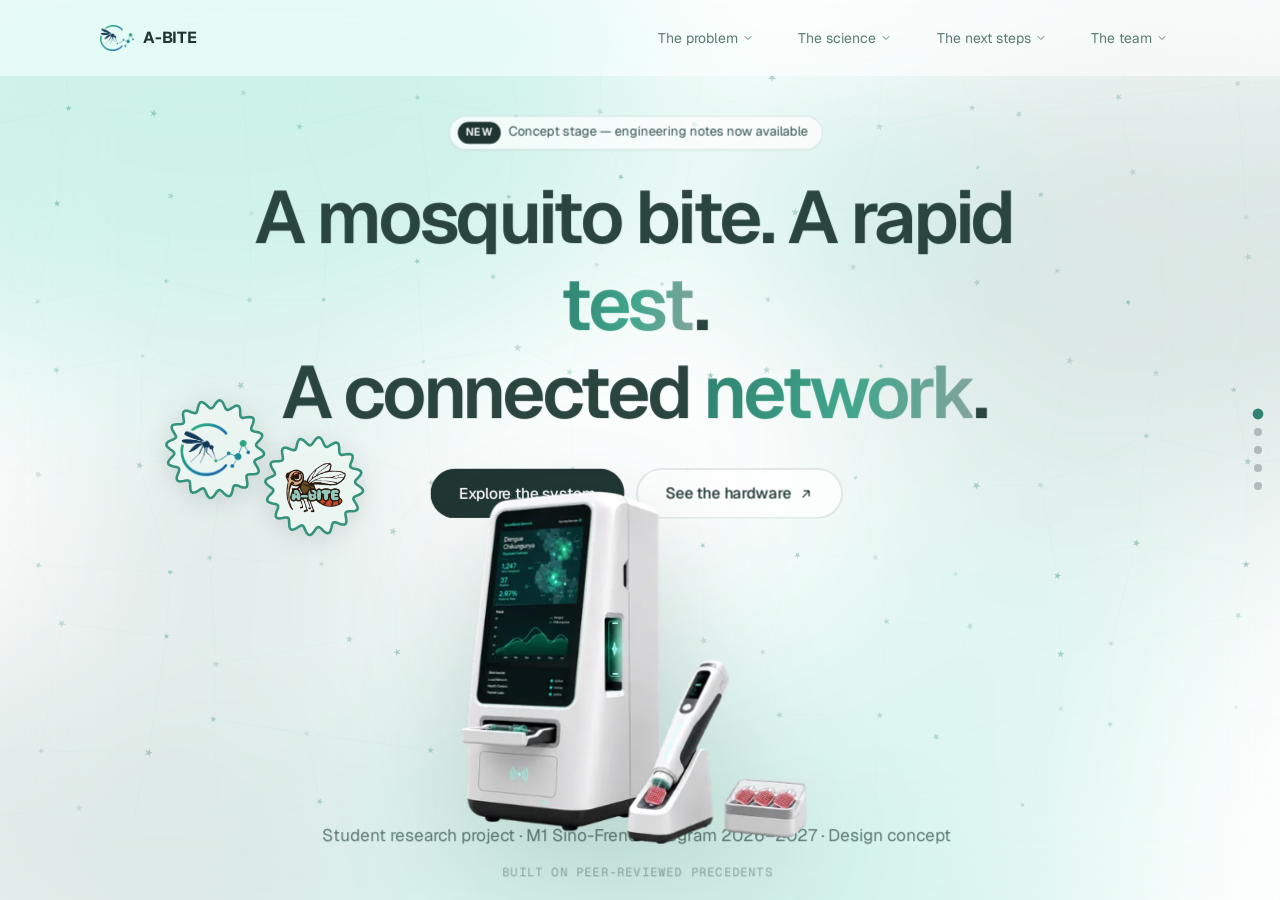
==== commit 42b1415b: "feat: add homepage entrance loader with mixed timing strategy" ====
--- a/index.html
+++ b/index.html
@@ -23,6 +23,7 @@
        层层覆盖，后面的文件可引用前面定义的 CSS 变量 -->
   <link rel="stylesheet" href="Styles/base/variables.css">   <!-- 全站 CSS 变量（颜色/字体/圆角/阴影等） -->
   <link rel="stylesheet" href="Styles/base/reset.css">       <!-- 浏览器默认样式重置 + 全局排版 + .reveal 浮现动画 -->
+  <link rel="stylesheet" href="Styles/components/loader.css"><!-- 仅首页：开场加载遮罩与方块动画（main.js 第 7 节控制时序） -->
   <link rel="stylesheet" href="Styles/components/buttons.css"><!-- 按钮与带箭头文字链接 -->
   <link rel="stylesheet" href="Styles/components/navbar.css">  <!-- 固定顶栏导航 -->
   <link rel="stylesheet" href="Styles/components/navbar-dropdown.css">  <!-- 顶栏下拉子菜单（附加样式） -->
@@ -34,6 +35,12 @@
   <link rel="stylesheet" href="Styles/pages/home-pager.css">   <!-- 首页整页翻页：满视口分页容器与过渡动画（仅新增 .fp-* 规则，不覆盖既有样式） -->
 </head>
 <body>
+
+  <!-- 首页开场加载动画（仅首页存在此节点；默认隐藏，main.js 第 7 节按混合时序控制）
+       role="status" + aria-label：屏幕阅读器播报"正在加载" -->
+  <div id="pageLoader" class="page-loader" role="status" aria-label="Loading">
+    <div class="loader" aria-hidden="true"></div>
+  </div>
 
   <!-- 毛玻璃背景与顶部导航栏由 components.js 统一注入（全站一份源码，
        改 js/components.js 即可全站生效），不再内联编写 -->
@@ -251,10 +258,9 @@
         A-BITE is an early-stage concept. We welcome collaborators across
         microfluidics, molecular chemistry, and public health.
       </p>
-      <!-- 深色底上的按钮变体：btn-light（白底）/ btn-outline-light（描边），见 buttons.css -->
+      <!-- 深色底上的按钮变体：btn-light（白底），见 buttons.css -->
       <div class="hero-cta reveal" style="--reveal-delay:.16s">
-        <a class="btn btn-light btn-lg" href="mailto:hello@example.org">Get in touch</a>
-        <a class="btn btn-outline-light btn-lg" href="#updates">Read the notes</a>
+        <a class="btn btn-light btn-lg" href="docs/the-problem.html">Let&rsquo;s Start</a>
       </div>
     </section>
   </main>
--- a/Styles/components/loader.css
+++ b/Styles/components/loader.css
@@ -0,0 +1,68 @@
+/* ============================================================
+   A-BITE 首页开场加载动画（仅 index.html 引用）
+   视觉：一个 25px 方块沿对角线往返，两条同尺寸的 box-shadow
+         拖影像"追尾"般跟随，1.5s 循环。
+   配色（三色均取自设计令牌 variables.css）：
+     主方块  --teal-600  #41a68d  品牌青绿
+     拖影一  --sage-600  #86a49d  灰绿
+     拖影二  --ink-900   #1f3531  近黑墨色
+   时序由 js/main.js 第 7 节统一控制：
+     默认隐藏 → 250ms 内未加载完才浮现（防闪现）→
+     最短展示约 0.9s → 0.45s 淡出后移除节点。
+   ============================================================ */
+
+/* ---- 全屏遮罩：盖在所有层之上（翻页圆点 101 / 导航 100） ---- */
+.page-loader {
+  position: fixed;
+  inset: 0;
+  z-index: 1000;
+  display: flex;
+  align-items: center;
+  justify-content: center;
+  background: var(--color-bg);
+  opacity: 0;
+  visibility: hidden;
+  /* 淡出：透明度 0.45s，visibility 延后同样时长再隐藏 */
+  transition: opacity 0.45s var(--ease-out),
+              visibility 0s linear 0.45s;
+}
+
+/* JS 在 250ms 阈值后添加：淡入稍快（0.25s），出现干脆 */
+.page-loader.is-visible {
+  opacity: 1;
+  visibility: visible;
+  transition: opacity 0.25s var(--ease-out);
+}
+
+/* 遮罩展示期间锁定背景滚动（类挂在 <html> 上，淡出后移除） */
+html.is-loader-on {
+  overflow: hidden;
+}
+
+/* ---- 方块动画本体 ---- */
+.loader {
+  width: 25px;
+  aspect-ratio: 1;
+  background: var(--teal-600);
+  animation: loader-chase 1.5s infinite;
+}
+
+@keyframes loader-chase {
+  0%,
+  100% {
+    transform: translate(-30px, -30px);
+    box-shadow: 0 0 var(--sage-600), 0 0 var(--ink-900);
+  }
+  40% {
+    transform: translate(30px, 30px);
+    box-shadow: -10px -10px var(--sage-600), -20px -20px var(--ink-900);
+  }
+  50% {
+    transform: translate(30px, 30px);
+    box-shadow: 0 0 var(--sage-600), 0 0 var(--ink-900);
+  }
+  90% {
+    transform: translate(-30px, -30px);
+    box-shadow: 10px 10px var(--sage-600), 20px 20px var(--ink-900);
+  }
+}
--- a/Styles/components/navbar-dropdown.css
+++ b/Styles/components/navbar-dropdown.css
@@ -96,39 +96,54 @@
   pointer-events: auto;
 }
 
-/* 面板内链接：默认态左侧留出指示条空间；悬停时整条右移、
-   左侧亮出薄荷色竖条 + 文字加深，替代单一的浅底 hover */
+/* 面板内链接：悬停动效与内容页目录（.toc a）同一款式 ——
+   薄荷光泽带自左向右扫过，文字同步转品牌青绿并轻微放大。
+   下拉条目比目录条目窄（面板 min-width 220px），故光带相对加宽、
+   扫过行程与时长缩短、缩放幅度收小，保持视觉速度与手感一致；
+   overflow:hidden 把光泽带裁进圆角条目轮廓 */
 .nav-dropdown a {
   position: relative;
-  padding: 9px 12px 9px 18px;
+  overflow: hidden;
+  padding: 9px 14px;
   font-size: 14px;
   font-weight: 500;
   color: var(--ink-700);
   white-space: nowrap;
   border-radius: var(--radius-sm);
-  transition: transform 0.2s var(--ease-out), color 0.2s ease, background-color 0.2s ease;
-}
-/* 左侧指示条：默认收起（scaleY 0），悬停时自上而下展开 */
+  transition: color 0.2s ease, transform 0.3s var(--ease-out);
+}
+/* 薄荷光泽带：默认停在条目右侧之外并保持隐藏；
+   悬停时由 nav-sheen 关键帧自左向右完整扫过，离开时仅淡出 */
 .nav-dropdown a::before {
   content: "";
   position: absolute;
-  left: 6px;
-  top: 8px;
-  bottom: 8px;
-  width: 2px;
-  border-radius: 2px;
-  background: rgba(151, 227, 209, 0.95);
-  transform: scaleY(0);
-  transform-origin: top;
-  transition: transform 0.22s var(--ease-out);
+  top: 0;
+  bottom: 0;
+  left: 0;
+  width: 55%;
+  background: linear-gradient(100deg, transparent, rgba(151, 227, 209, 0.4), transparent);
+  transform: translateX(320%) skewX(-18deg);
+  opacity: 0;
+  transition: opacity 0.28s ease;
+  pointer-events: none;
+}
+@keyframes nav-sheen {
+  0% {
+    transform: translateX(-180%) skewX(-18deg);
+    opacity: 0;
+  }
+  10% { opacity: 1; }
+  100% {
+    transform: translateX(320%) skewX(-18deg);
+    opacity: 1;
+  }
 }
 .nav-dropdown a:hover {
-  color: var(--ink-900);
-  background: rgba(151, 227, 209, 0.14);
-  transform: translateX(4px);
+  color: var(--teal-800);
+  transform: scale(1.025);
 }
 .nav-dropdown a:hover::before {
-  transform: scaleY(1);
+  animation: nav-sheen 1.3s var(--ease-out) both;
 }
 
 /* ---------- 移动端（≤860px）基础规则：横竖屏共用 ---------- */
@@ -156,7 +171,7 @@
     transform: none;
     pointer-events: auto;
   }
-  /* 移动端隐藏装饰：顶部高光条与悬停指示条 */
+  /* 移动端隐藏面板顶部薄荷高光条 */
   .nav-dropdown::before { display: none; }
   /* 缩进的子条目同样保证 44px 触控高度 */
   .nav-dropdown a {
@@ -166,6 +181,7 @@
     padding: 8px 12px;
     font-size: 14px;
   }
+  /* 移动端关闭光泽带扫过与放大（触控下无悬停态，见下方 hover:none 复位） */
   .nav-dropdown a::before { display: none; }
   .nav-dropdown a:hover { transform: none; }
 }
@@ -185,3 +201,13 @@
     color: var(--teal-800);
   }
 }
+
+/* 触屏设备：无真实悬停，点按后 :hover 的青绿变色会残留（下拉条目通常
+   直接跳转页面，但横屏展开列表中可能停留），显式复位为默认色；
+   光泽带与放大已在上面的 ≤860px 规则中关闭 */
+@media (hover: none) {
+  .nav-dropdown a:hover {
+    color: var(--ink-700);
+    transform: none;
+  }
+}
--- a/Styles/components/footer.css
+++ b/Styles/components/footer.css
@@ -20,8 +20,9 @@
   padding: 64px 0 56px;
 }
 
-/* 品牌栏：logo + 一句话简介（图标按高度自适应宽度，避免拉伸） */
-.footer-brand img { height: 120px; width: auto; margin-bottom: 10px; margin-left: 20px; }
+/* 品牌栏：logo + 一句话简介（图标按高度自适应宽度，避免拉伸）
+   高度与右侧链接列（标题 + 2 条链接）的内容高度吻合 */
+.footer-brand img { height: 88px; width: auto; margin-bottom: 10px; margin-left: 20px; }
 .footer-brand p {
   max-width: 260px;
   font-size: 13.5px;
@@ -101,7 +102,7 @@
 @media (max-width: 860px) {
   .footer-grid { grid-template-columns: 1fr 1fr; gap: 36px; }
   .footer-brand { grid-column: 1 / -1; }
-  .footer-brand img { height: 96px; margin-left: 0; }
+  .footer-brand img { height: 72px; margin-left: 0; }
   .footer-col ul { gap: 2px; }
   .footer-col a {
     display: flex;
@@ -113,7 +114,7 @@
    院校徽标行两芯片等分屏宽，图片按芯片宽度收缩不溢出 */
 @media (max-width: 560px) {
   .footer-grid { grid-template-columns: 1fr; gap: 28px; padding: 48px 0 36px; }
-  .footer-brand img { height: 84px; }
+  .footer-brand img { height: 64px; }
   .footer-bottom { flex-direction: column; align-items: flex-start; gap: 6px; }
   .footer-unis { gap: 12px; padding-bottom: 32px; }
   .uni-chip {
--- a/Styles/pages/home.css
+++ b/Styles/pages/home.css
@@ -425,6 +425,32 @@
   color: var(--sage-400);
 }
 .cta-section .hero-cta { margin-top: 36px; }
+
+/* CTA 主按钮悬浮：与内容页 .btn-primary 同款的薄荷光泽扫过
+   （content.css 不在首页加载，这里以 CTA 区块为作用域等价实现；
+   白底按钮上薄荷色高光带可见，参数与内容页完全一致） */
+.cta-section .btn-light {
+  position: relative;
+  overflow: hidden;
+}
+.cta-section .btn-light::after {
+  content: "";
+  position: absolute;
+  top: 0;
+  bottom: 0;
+  left: 0;
+  width: 40%;
+  background: linear-gradient(100deg, transparent, rgba(151, 227, 209, 0.32), transparent);
+  transform: translateX(-160%) skewX(-18deg);
+  transition: transform 1.65s var(--ease-out);
+  pointer-events: none;
+}
+.cta-section .btn-light:hover::after {
+  transform: translateX(320%) skewX(-18deg);
+}
+.cta-section .btn-light:hover {
+  box-shadow: var(--shadow-md);
+}
 
 /* ================= 响应式适配 ================= */
 /* 平板及以下（≤860px）：缩小区块间距、分栏变单列、统计行变 2x2 */
